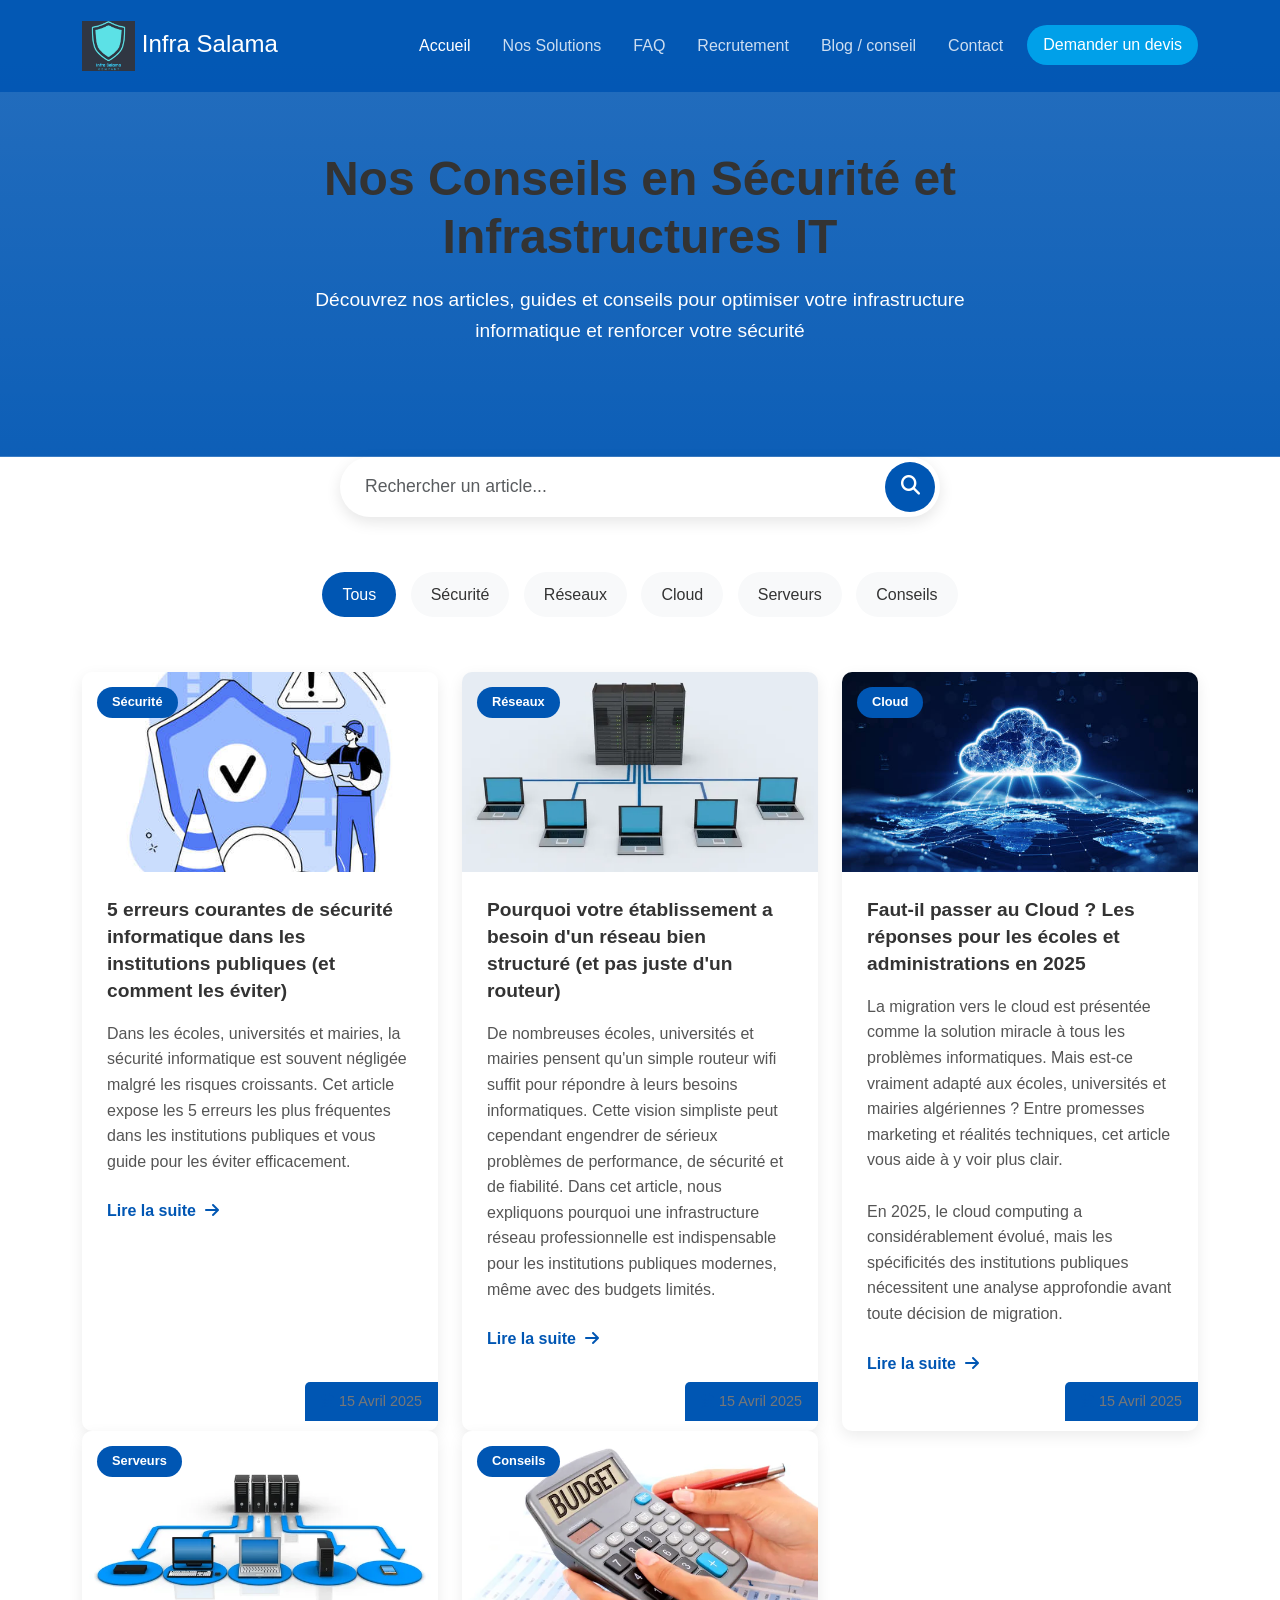
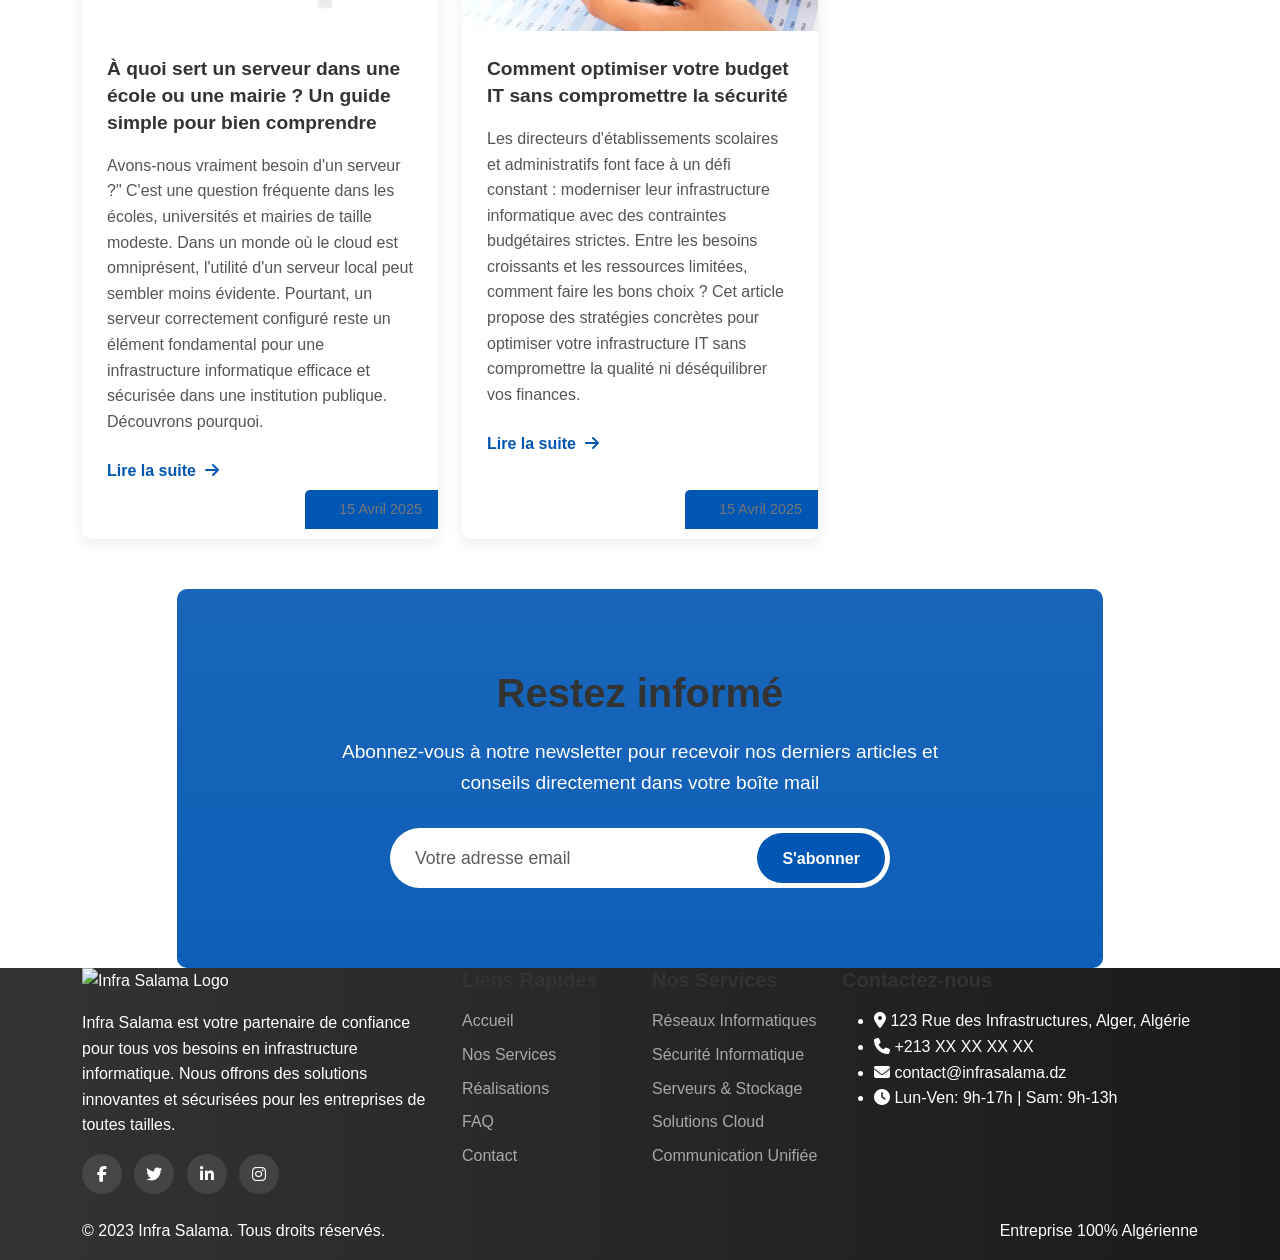
==== blog.html @ 26d5bf70 "Add files via upload" ====
<!DOCTYPE html>
<html lang="fr">
  <head>
    <meta charset="UTF-8" />
    <meta name="viewport" content="width=device-width, initial-scale=1.0" />
    <title>Blog / Conseils - Infra Salama</title>
    <meta
      name="description"
      content="Découvrez nos conseils et articles sur la sécurité informatique et les infrastructures IT"
    />

    <!-- Favicon -->
    <link rel="icon" href="img/favicon.ico" type="image/x-icon" />

    <!-- Bootstrap CSS -->
    <link
      href="https://cdn.jsdelivr.net/npm/bootstrap@5.3.0/dist/css/bootstrap.min.css"
      rel="stylesheet"
    />

    <!-- Font Awesome -->
    <link
      rel="stylesheet"
      href="https://cdnjs.cloudflare.com/ajax/libs/font-awesome/6.4.0/css/all.min.css"
    />

    <!-- AOS Animation Library -->
    <link href="https://unpkg.com/aos@2.3.1/dist/aos.css" rel="stylesheet" />

    <!-- Custom CSS -->
    <link rel="stylesheet" href="css/style.css" />

    <!-- Blog Page Specific CSS -->
    <style>
      /* Styles spécifiques à la page blog */
      .blog-banner {
        background: linear-gradient(
            rgba(0, 86, 179, 0.85),
            rgba(0, 86, 179, 0.95)
          ),
          url("/placeholder.svg?height=800&width=1200");
        background-size: cover;
        background-position: center;
        padding: 150px 0 80px;
        color: #fff;
        margin-top: 0;
        position: relative;
      }

      .blog-banner h1 {
        font-size: 3rem;
        font-weight: 700;
        margin-bottom: 20px;
      }

      .blog-banner p {
        font-size: 1.2rem;
        max-width: 700px;
        margin: 0 auto 30px;
      }

      .search-container {
        max-width: 600px;
        margin: 0 auto 50px;
        position: relative;
      }

      .search-container input {
        height: 60px;
        border-radius: 30px;
        padding-left: 25px;
        padding-right: 60px;
        font-size: 1.1rem;
        border: none;
        box-shadow: 0 5px 15px rgba(0, 0, 0, 0.1);
        width: 100%;
      }

      .search-container button {
        position: absolute;
        right: 5px;
        top: 5px;
        height: 50px;
        width: 50px;
        border-radius: 50%;
        background-color: #0056b3;
        color: #fff;
        border: none;
        font-size: 1.2rem;
        transition: all 0.3s ease;
      }

      .search-container button:hover {
        background-color: #003d7a;
      }

      .blog-card {
        background-color: #fff;
        border-radius: 10px;
        overflow: hidden;
        box-shadow: 0 5px 15px rgba(0, 0, 0, 0.08);
        transition: all 0.4s ease;
        height: 100%;
        margin-bottom: 30px;
        opacity: 0;
        transform: translateY(20px);
      }

      .blog-card.show {
        opacity: 1;
        transform: translateY(0);
      }

      .blog-card:hover {
        transform: translateY(-10px);
        box-shadow: 0 15px 30px rgba(0, 0, 0, 0.15);
      }

      .blog-img {
        position: relative;
        overflow: hidden;
        height: 200px;
      }

      .blog-img img {
        width: 100%;
        height: 100%;
        object-fit: cover;
        transition: all 0.5s ease;
      }

      .blog-card:hover .blog-img img {
        transform: scale(1.1);
      }

      .blog-category {
        position: absolute;
        top: 15px;
        left: 15px;
        background-color: #0056b3;
        color: #fff;
        padding: 5px 15px;
        border-radius: 20px;
        font-size: 0.8rem;
        font-weight: 600;
        z-index: 1;
      }

      .blog-content {
        padding: 25px;
      }

      .blog-date {
        color: #777;
        font-size: 0.9rem;
        margin-bottom: 10px;
        display: flex;
        align-items: center;
      }

      .blog-date i {
        margin-right: 5px;
        color: #0056b3;
      }

      .blog-title {
        font-size: 1.3rem;
        font-weight: 700;
        margin-bottom: 15px;
        color: #333;
        transition: all 0.3s ease;
        line-height: 1.4;
      }

      .blog-card:hover .blog-title {
        color: #0056b3;
      }

      .blog-excerpt {
        color: #555;
        margin-bottom: 20px;
        line-height: 1.6;
      }

      .blog-link {
        display: inline-block;
        color: #0056b3;
        font-weight: 600;
        position: relative;
        transition: all 0.3s ease;
        text-decoration: none;
      }

      .blog-link:after {
        content: "";
        position: absolute;
        bottom: -2px;
        left: 0;
        width: 0;
        height: 2px;
        background-color: #0056b3;
        transition: all 0.3s ease;
      }

      .blog-card:hover .blog-link:after {
        width: 100%;
      }

      .blog-link i {
        margin-left: 5px;
        transition: all 0.3s ease;
      }

      .blog-card:hover .blog-link i {
        transform: translateX(5px);
      }

      .no-results {
        text-align: center;
        padding: 50px 0;
        width: 100%;
        display: none;
      }

      .no-results i {
        font-size: 3rem;
        color: #ccc;
        margin-bottom: 20px;
      }

      .no-results h3 {
        color: #555;
        margin-bottom: 10px;
      }

      .no-results p {
        color: #777;
      }

      .newsletter-section {
        background: linear-gradient(
            rgba(0, 86, 179, 0.9),
            rgba(0, 86, 179, 0.95)
          ),
          url("/placeholder.svg?height=800&width=1200");
        background-size: cover;
        background-position: center;
        padding: 80px 0;
        color: #fff;
        border-radius: 10px;
        margin-top: 50px;
      }

      .newsletter-section h2 {
        font-size: 2.5rem;
        margin-bottom: 20px;
      }

      .newsletter-section p {
        font-size: 1.2rem;
        max-width: 700px;
        margin: 0 auto 30px;
      }

      .newsletter-form {
        max-width: 500px;
        margin: 0 auto;
        position: relative;
      }

      .newsletter-form input {
        height: 60px;
        border-radius: 30px;
        padding-left: 25px;
        padding-right: 150px;
        font-size: 1.1rem;
        border: none;
        width: 100%;
      }

      .newsletter-form button {
        position: absolute;
        right: 5px;
        top: 5px;
        height: 50px;
        padding: 0 25px;
        border-radius: 25px;
        background-color: #0056b3;
        color: #fff;
        border: none;
        font-size: 1rem;
        font-weight: 600;
        transition: all 0.3s ease;
      }

      .newsletter-form button:hover {
        background-color: #003d7a;
      }

      .categories-section {
        margin-bottom: 50px;
      }

      .category-btn {
        padding: 10px 20px;
        margin: 5px;
        border-radius: 30px;
        background-color: #f8f9fa;
        color: #333;
        border: none;
        font-weight: 500;
        transition: all 0.3s ease;
      }

      .category-btn:hover,
      .category-btn.active {
        background-color: #0056b3;
        color: #fff;
      }

      @media (max-width: 767px) {
        .blog-banner h1 {
          font-size: 2.5rem;
        }

        .blog-banner p {
          font-size: 1rem;
        }

        .search-container input {
          height: 50px;
          font-size: 1rem;
        }

        .search-container button {
          height: 40px;
          width: 40px;
          font-size: 1rem;
        }

        .newsletter-section h2 {
          font-size: 2rem;
        }

        .newsletter-section p {
          font-size: 1rem;
        }

        .newsletter-form input {
          height: 50px;
          padding-right: 120px;
          font-size: 1rem;
        }

        .newsletter-form button {
          height: 40px;
          padding: 0 15px;
          font-size: 0.9rem;
        }
      }
    </style>
  </head>

  <body>
    <!-- Header -->
    <header>
      <!-- Navigation -->
      <nav class="navbar navbar-expand-lg navbar-dark fixed-top">
        <div class="container">
          <a class="navbar-brand" href="index.html">
            <img
              src="img/logoInfraSalama.png"
              alt="Infra Salama Logo"
              height="50"
            />
            Infra Salama
          </a>
          <button
            class="navbar-toggler"
            type="button"
            data-bs-toggle="collapse"
            data-bs-target="#navbarNav"
            aria-controls="navbarNav"
            aria-expanded="false"
            aria-label="Toggle navigation"
          >
            <span class="navbar-toggler-icon"></span>
          </button>
          <div class="collapse navbar-collapse" id="navbarNav">
            <ul class="navbar-nav ms-auto">
              <li class="nav-item">
                <a class="nav-link active" href="index.html">Accueil</a>
              </li>
              <li class="nav-item">
                <a class="nav-link" href="services.html">Nos Solutions</a>
              </li>
              <!-- <li class="nav-item">
              <a class="nav-link" href="realisations.html">Réalisations</a>
            </li> -->
              <li class="nav-item">
                <a class="nav-link" href="faq.html">FAQ</a>
              </li>
              <!-- <li class="nav-item">
                        <a class="nav-link" href="blog.html">Blog</a>
                    </li>
                    <li class="nav-item">
                        <a class="nav-link" href="temoignages.html">Témoignages</a>
                    </li> -->
              <li class="nav-item">
                <a class="nav-link" href="recrutement.html">Recrutement</a>
              </li>
              <li class="nav-item">
                <a class="nav-link" href="blog.html">Blog / conseil</a>
              </li>
              <li class="nav-item">
                <a class="nav-link" href="contact.html">Contact</a>
              </li>
              <li class="nav-item">
                <a class="nav-link btn btn-primary devis-btn" href="devis.html"
                  >Demander un devis</a
                >
              </li>
            </ul>
          </div>
        </div>
      </nav>
    </header>

    <!-- Blog Banner -->
    <section class="blog-banner">
      <div class="container">
        <div class="row justify-content-center text-center">
          <div class="col-lg-10" data-aos="fade-up">
            <h1>Nos Conseils en Sécurité et Infrastructures IT</h1>
            <p>
              Découvrez nos articles, guides et conseils pour optimiser votre
              infrastructure informatique et renforcer votre sécurité
            </p>
          </div>
        </div>
      </div>
    </section>

    <!-- Blog Content Section -->
    <section class="section-padding">
      <div class="container">
        <!-- Search Bar -->
        <div class="row">
          <div class="col-lg-12">
            <div class="search-container" data-aos="fade-up">
              <input
                type="text"
                id="searchInput"
                class="form-control"
                placeholder="Rechercher un article..."
              />
              <button type="button" id="searchBtn">
                <i class="fas fa-search"></i>
              </button>
            </div>
          </div>
        </div>

        <!-- Categories -->
        <div class="row">
          <div class="col-lg-12">
            <div class="categories-section text-center" data-aos="fade-up">
              <button class="category-btn active" data-category="all">
                Tous
              </button>
              <button class="category-btn" data-category="securite">
                Sécurité
              </button>
              <button class="category-btn" data-category="reseaux">
                Réseaux
              </button>
              <button class="category-btn" data-category="cloud">Cloud</button>
              <button class="category-btn" data-category="serveurs">
                Serveurs
              </button>
              <button class="category-btn" data-category="conseils">
                Conseils
              </button>
            </div>
          </div>
        </div>

        <!-- Blog Posts -->
        <div class="row" id="blogContainer">
          <!-- Blog Post 1 -->
          <div class="col-lg-4 col-md-6 blog-item" data-category="securite">
            <div class="blog-card">
              <div class="blog-img">
                <span class="blog-category">Sécurité</span>
                <img
                  src="img/bestpractice.jpg"
                  alt="Les meilleures pratiques de cybersécurité"
                />
              </div>
              <div class="blog-content">
                <div class="blog-date">
                  <i class="far fa-calendar-alt"></i>
                  <span>15 Avril 2025</span>
                </div>
                <h3 class="blog-title">
                  5 erreurs courantes de sécurité informatique dans les
                  institutions publiques (et comment les éviter)
                </h3>
                <p class="blog-excerpt">
                  Dans les écoles, universités et mairies, la sécurité
                  informatique est souvent négligée malgré les risques
                  croissants. Cet article expose les 5 erreurs les plus
                  fréquentes dans les institutions publiques et vous guide pour
                  les éviter efficacement.
                </p>
                <a href="articles/article1.php" class="blog-link"
                  >Lire la suite <i class="fas fa-arrow-right"></i
                ></a>
              </div>
            </div>
          </div>

          <!-- Blog Post 2 -->
          <div class="col-lg-4 col-md-6 blog-item" data-category="reseaux">
            <div class="blog-card">
              <div class="blog-img">
                <span class="blog-category">Réseaux</span>
                <img
                  src="img/infrareseaumoderne.jpg"
                  alt="Optimisation des réseaux d'entreprise"
                />
              </div>
              <div class="blog-content">
                <div class="blog-date">
                  <i class="far fa-calendar-alt"></i>
                  <span>15 Avril 2025</span>
                </div>
                <h3 class="blog-title">
                  Pourquoi votre établissement a besoin d'un réseau bien
                  structuré (et pas juste d'un routeur)
                </h3>
                <p class="blog-excerpt">
                  De nombreuses écoles, universités et mairies pensent qu'un
                  simple routeur wifi suffit pour répondre à leurs besoins
                  informatiques. Cette vision simpliste peut cependant engendrer
                  de sérieux problèmes de performance, de sécurité et de
                  fiabilité. Dans cet article, nous expliquons pourquoi une
                  infrastructure réseau professionnelle est indispensable pour
                  les institutions publiques modernes, même avec des budgets
                  limités.
                </p>
                <a href="articles/article2.php" class="blog-link"
                  >Lire la suite <i class="fas fa-arrow-right"></i
                ></a>
              </div>
            </div>
          </div>

          <!-- Blog Post 3 -->
          <div class="col-lg-4 col-md-6 blog-item" data-category="cloud">
            <div class="blog-card">
              <div class="blog-img">
                <span class="blog-category">Cloud</span>
                <img
                  src="img/infracloudcomputing.jpg"
                  alt="Migration vers le cloud"
                />
              </div>
              <div class="blog-content">
                <div class="blog-date">
                  <i class="far fa-calendar-alt"></i>
                  <span>15 Avril 2025</span>
                </div>
                <h3 class="blog-title">
                  Faut-il passer au Cloud ? Les réponses pour les écoles et
                  administrations en 2025
                </h3>
                <p class="blog-excerpt">
                  La migration vers le cloud est présentée comme la solution
                  miracle à tous les problèmes informatiques. Mais est-ce
                  vraiment adapté aux écoles, universités et mairies algériennes
                  ? Entre promesses marketing et réalités techniques, cet
                  article vous aide à y voir plus clair. <br />
                  <br />

                  En 2025, le cloud computing a considérablement évolué, mais
                  les spécificités des institutions publiques nécessitent une
                  analyse approfondie avant toute décision de migration.
                </p>
                <a href="articles/article3.php" class="blog-link"
                  >Lire la suite <i class="fas fa-arrow-right"></i
                ></a>
              </div>
            </div>
          </div>

          <!-- Blog Post 4 -->
          <div class="col-lg-4 col-md-6 blog-item" data-category="serveurs">
            <div class="blog-card">
              <div class="blog-img">
                <span class="blog-category">Serveurs</span>
                <img
                  src="img/serveurpetiteinfra.jpg"
                  alt="Virtualisation des serveurs"
                />
              </div>
              <div class="blog-content">
                <div class="blog-date">
                  <i class="far fa-calendar-alt"></i>
                  <span>15 Avril 2025</span>
                </div>
                <h3 class="blog-title">
                  À quoi sert un serveur dans une école ou une mairie ? Un guide
                  simple pour bien comprendre
                </h3>
                <p class="blog-excerpt">
                  Avons-nous vraiment besoin d'un serveur ?" C'est une question
                  fréquente dans les écoles, universités et mairies de taille
                  modeste. Dans un monde où le cloud est omniprésent, l'utilité
                  d'un serveur local peut sembler moins évidente. Pourtant, un
                  serveur correctement configuré reste un élément fondamental
                  pour une infrastructure informatique efficace et sécurisée
                  dans une institution publique. Découvrons pourquoi.
                </p>
                <a href="articles/article4.php" class="blog-link"
                  >Lire la suite <i class="fas fa-arrow-right"></i
                ></a>
              </div>
            </div>
          </div>

          <!-- Blog Post 5 -->
          <div class="col-lg-4 col-md-6 blog-item" data-category="conseils">
            <div class="blog-card">
              <div class="blog-img">
                <span class="blog-category">Conseils</span>
                <img src="img/modernbudget.jpg" alt="Budget IT" />
              </div>
              <div class="blog-content">
                <div class="blog-date">
                  <i class="far fa-calendar-alt"></i>
                  <span>15 Avril 2025</span>
                </div>
                <h3 class="blog-title">
                  Comment optimiser votre budget IT sans compromettre la
                  sécurité
                </h3>
                <p class="blog-excerpt">
                  Les directeurs d'établissements scolaires et administratifs
                  font face à un défi constant : moderniser leur infrastructure
                  informatique avec des contraintes budgétaires strictes. Entre
                  les besoins croissants et les ressources limitées, comment
                  faire les bons choix ? Cet article propose des stratégies
                  concrètes pour optimiser votre infrastructure IT sans
                  compromettre la qualité ni déséquilibrer vos finances.
                </p>
                <a href="articles/article5.php" class="blog-link"
                  >Lire la suite <i class="fas fa-arrow-right"></i
                ></a>
              </div>
            </div>
          </div>

          <!-- No Results Message -->
          <div class="no-results" id="noResults">
            <i class="fas fa-search"></i>
            <h3>Aucun résultat trouvé</h3>
            <p>
              Essayez avec d'autres mots-clés ou consultez toutes nos
              catégories.
            </p>
          </div>
        </div>

        <!-- Pagination -->
        <!-- <div class="row">
        <div class="col-lg-12">
          <nav aria-label="Blog pagination" class="mt-4">
            <ul class="pagination justify-content-center">
              <li class="page-item disabled">
                <a
                  class="page-link"
                  href="#"
                  tabindex="-1"
                  aria-disabled="true">Précédent</a>
              </li>
              <li class="page-item active">
                <a class="page-link" href="#">1</a>
              </li>
              <li class="page-item"><a class="page-link" href="#">2</a></li>
              <li class="page-item"><a class="page-link" href="#">3</a></li>
              <li class="page-item">
                <a class="page-link" href="#">Suivant</a>
              </li>
            </ul>
          </nav>
        </div>
      </div> -->
      </div>
    </section>

    <!-- Newsletter Section -->
    <section class="section-padding">
      <div class="container">
        <div class="row justify-content-center">
          <div class="col-lg-10" data-aos="fade-up">
            <div class="newsletter-section">
              <div class="row justify-content-center text-center">
                <div class="col-lg-8">
                  <h2>Restez informé</h2>
                  <p>
                    Abonnez-vous à notre newsletter pour recevoir nos derniers
                    articles et conseils directement dans votre boîte mail
                  </p>
                  <div class="newsletter-form">
                    <input
                      type="email"
                      class="form-control"
                      placeholder="Votre adresse email"
                    />
                    <button type="submit">S'abonner</button>
                  </div>
                </div>
              </div>
            </div>
          </div>
        </div>
      </div>
    </section>

    <!-- Footer -->
    <footer class="footer">
      <div class="container">
        <div class="row">
          <!-- Company Info -->
          <div class="col-lg-4 col-md-6 mb-4 mb-md-0">
            <img
              src="img/logo-white.png"
              alt="Infra Salama Logo"
              class="footer-logo mb-3"
            />
            <p>
              Infra Salama est votre partenaire de confiance pour tous vos
              besoins en infrastructure informatique. Nous offrons des solutions
              innovantes et sécurisées pour les entreprises de toutes tailles.
            </p>
            <div class="social-links mt-3">
              <a href="#" class="social-link"
                ><i class="fab fa-facebook-f"></i
              ></a>
              <a href="#" class="social-link"><i class="fab fa-twitter"></i></a>
              <a href="#" class="social-link"
                ><i class="fab fa-linkedin-in"></i
              ></a>
              <a href="#" class="social-link"
                ><i class="fab fa-instagram"></i
              ></a>
            </div>
          </div>

          <!-- Quick Links -->
          <div class="col-lg-2 col-md-6 mb-4 mb-md-0">
            <h5>Liens Rapides</h5>
            <ul class="footer-links">
              <li><a href="index.html">Accueil</a></li>
              <li><a href="services.html">Nos Services</a></li>
              <li><a href="realisations.html">Réalisations</a></li>
              <li><a href="faq.html">FAQ</a></li>
              <li><a href="contact.html">Contact</a></li>
            </ul>
          </div>

          <!-- Services -->
          <div class="col-lg-2 col-md-6 mb-4 mb-md-0">
            <h5>Nos Services</h5>
            <ul class="footer-links">
              <li><a href="services.html#reseaux">Réseaux Informatiques</a></li>
              <li>
                <a href="services.html#securite">Sécurité Informatique</a>
              </li>
              <li><a href="services.html#serveurs">Serveurs & Stockage</a></li>
              <li><a href="services.html#cloud">Solutions Cloud</a></li>
              <li>
                <a href="services.html#communication">Communication Unifiée</a>
              </li>
            </ul>
          </div>

          <!-- Contact Info -->
          <div class="col-lg-4 col-md-6">
            <h5>Contactez-nous</h5>
            <ul class="contact-info">
              <li>
                <i class="fas fa-map-marker-alt"></i> 123 Rue des
                Infrastructures, Alger, Algérie
              </li>
              <li><i class="fas fa-phone"></i> +213 XX XX XX XX</li>
              <li><i class="fas fa-envelope"></i> contact@infrasalama.dz</li>
              <li>
                <i class="fas fa-clock"></i> Lun-Ven: 9h-17h | Sam: 9h-13h
              </li>
            </ul>
          </div>
        </div>

        <!-- Copyright -->
        <div class="row mt-4">
          <div class="col-md-6">
            <p class="copyright">© 2023 Infra Salama. Tous droits réservés.</p>
          </div>
          <div class="col-md-6 text-md-end">
            <p class="algerian-company">Entreprise 100% Algérienne</p>
          </div>
        </div>
      </div>
    </footer>

    <!-- Back to Top Button -->
    <a href="#" id="backToTop" class="back-to-top"
      ><i class="fas fa-arrow-up"></i
    ></a>

    <!-- Bootstrap JS Bundle with Popper -->
    <script src="https://cdn.jsdelivr.net/npm/bootstrap@5.3.0/dist/js/bootstrap.bundle.min.js"></script>

    <!-- AOS Animation Library -->
    <script src="https://unpkg.com/aos@2.3.1/dist/aos.js"></script>

    <!-- Custom JavaScript -->
    <script src="js/script.js"></script>

    <!-- Blog Page Specific JavaScript -->
    <script>
      document.addEventListener("DOMContentLoaded", function () {
        // Initialize AOS
        AOS.init({
          duration: 800,
          easing: "ease-in-out",
          once: true,
        });

        // Animate blog cards on load
        const blogCards = document.querySelectorAll(".blog-card");
        blogCards.forEach((card, index) => {
          setTimeout(() => {
            card.classList.add("show");
          }, 100 * index);
        });

        // Search functionality
        const searchInput = document.getElementById("searchInput");
        const searchBtn = document.getElementById("searchBtn");
        const blogItems = document.querySelectorAll(".blog-item");
        const noResults = document.getElementById("noResults");

        function performSearch() {
          const searchTerm = searchInput.value.toLowerCase();
          let resultsFound = false;

          blogItems.forEach((item) => {
            const title = item
              .querySelector(".blog-title")
              .textContent.toLowerCase();
            const excerpt = item
              .querySelector(".blog-excerpt")
              .textContent.toLowerCase();
            const category = item.getAttribute("data-category").toLowerCase();

            if (
              title.includes(searchTerm) ||
              excerpt.includes(searchTerm) ||
              category.includes(searchTerm)
            ) {
              item.style.display = "block";
              resultsFound = true;
            } else {
              item.style.display = "none";
            }
          });

          if (resultsFound) {
            noResults.style.display = "none";
          } else {
            noResults.style.display = "block";
          }
        }

        searchBtn.addEventListener("click", performSearch);
        searchInput.addEventListener("keyup", function (event) {
          if (event.key === "Enter") {
            performSearch();
          }
        });

        // Category filtering
        const categoryBtns = document.querySelectorAll(".category-btn");

        categoryBtns.forEach((btn) => {
          btn.addEventListener("click", function () {
            // Remove active class from all buttons
            categoryBtns.forEach((btn) => btn.classList.remove("active"));
            // Add active class to clicked button
            this.classList.add("active");

            const category = this.getAttribute("data-category");
            let resultsFound = false;

            blogItems.forEach((item) => {
              if (
                category === "all" ||
                item.getAttribute("data-category") === category
              ) {
                item.style.display = "block";
                resultsFound = true;
              } else {
                item.style.display = "none";
              }
            });

            if (resultsFound) {
              noResults.style.display = "none";
            } else {
              noResults.style.display = "block";
            }
          });
        });

        // Smooth scroll for anchor links
        document.querySelectorAll('a[href^="#"]').forEach((anchor) => {
          anchor.addEventListener("click", function (e) {
            if (this.getAttribute("href") !== "#") {
              e.preventDefault();

              const targetId = this.getAttribute("href");
              const targetElement = document.querySelector(targetId);

              if (targetElement) {
                window.scrollTo({
                  top: targetElement.offsetTop - 100,
                  behavior: "smooth",
                });
              }
            }
          });
        });
      });
    </script>
  </body>
</html>
---- css/style.css ----
/* 
* Infra Salama - Main Stylesheet
* Author: Infra Salama
* Version: 1.0
*/

/* ===== GENERAL STYLES ===== */
:root {
  --primary-color: #0056b3;
  --secondary-color: #004494;
  --accent-color: #00a0e9;
  --dark-color: #333333;
  --light-color: #f8f9fa;
  --text-color: #555555;
  --white-color: #ffffff;
  --gray-color: #6c757d;
  --light-gray-color: #e9ecef;
  --border-radius: 5px;
  --box-shadow: 0 5px 15px rgba(0, 0, 0, 0.1);
  --transition: all 0.3s ease;
}

body {
  font-family: 'Roboto', sans-serif;
  color: var(--text-color);
  line-height: 1.6;
  overflow-x: hidden;
}

h1, h2, h3, h4, h5, h6 {
  font-weight: 700;
  color: var(--dark-color);
  margin-bottom: 1rem;
}

a {
  color: var(--primary-color);
  text-decoration: none;
  transition: var(--transition);
}

a:hover {
  color: var(--secondary-color);
  text-decoration: none;
}

.section-title {
  font-size: 2.2rem;
  margin-bottom: 0.5rem;
  position: relative;
  color: var(--dark-color);
}

.section-subtitle {
  font-size: 1.1rem;
  color: var(--gray-color);
  margin-bottom: 2rem;
}

.btn {
  border-radius: var(--border-radius);
  padding: 0.6rem 1.5rem;
  font-weight: 500;
  transition: var(--transition);
}

.btn-primary {
  background-color: var(--primary-color);
  border-color: var(--primary-color);
}

.btn-primary:hover {
  background-color: var(--secondary-color);
  border-color: var(--secondary-color);
}

.btn-outline-primary {
  color: var(--primary-color);
  border-color: var(--primary-color);
}

.btn-outline-primary:hover {
  background-color: var(--primary-color);
  color: var(--white-color);
}

.bg-light {
  background-color: var(--light-color) !important;
}

/* ===== NAVIGATION ===== */
.navbar {
  background-color: rgba(0, 86, 179, 0.9);
  padding: 1rem 0;
  transition: var(--transition);
}

.navbar-brand {
  font-size: 1.5rem;
  color: var(--white-color);
}

.navbar-dark .navbar-nav .nav-link {
  color: rgba(255, 255, 255, 0.8);
  padding: 0.5rem 1rem;
  font-weight: 500;
}

.navbar-dark .navbar-nav .nav-link:hover,
.navbar-dark .navbar-nav .nav-link.active {
  color: var(--white-color);
}

.navbar-dark .navbar-toggler {
  border-color: rgba(255, 255, 255, 0.1);
}

.devis-btn {
  margin-left: 0.5rem;
  border-radius: 30px;
  padding: 0.4rem 1.2rem;
  background-color: var(--accent-color);
  border-color: var(--accent-color);
  color: var(--white-color) !important;
}

.devis-btn:hover {
  background-color: var(--white-color);
  border-color: var(--white-color);
  color: var(--primary-color) !important;
}

/* ===== HERO SECTION ===== */
.hero-section {
  position: relative;
  background: url('../img/hero-bg.jpg') no-repeat center center;
  background-size: cover;
  padding: 12rem 0 8rem;
  color: var(--white-color);
}

.hero-section .overlay {
  position: absolute;
  top: 0;
  left: 0;
  width: 100%;
  height: 100%;
  background: linear-gradient(to right, rgba(0, 86, 179, 0.9), rgba(0, 68, 148, 0.7));
}

.hero-content {
  position: relative;
  z-index: 1;
}

.hero-content h1 {
  color: var(--white-color);
  margin-bottom: 1.5rem;
}

.hero-content p {
  margin-bottom: 2rem;
  font-size: 1.1rem;
}

.hero-btns .btn {
  margin-bottom: 0.5rem;
}

.hero-image {
  position: relative;
  z-index: 1;
}

/* ===== PAGE HEADER ===== */
.page-header {
  position: relative;
  background: url('../img/page-header-bg.jpg') no-repeat center center;
  background-size: cover;
  padding: 8rem 0 4rem;
  text-align: center;
  color: var(--white-color);
}

.page-header .overlay {
  position: absolute;
  top: 0;
  left: 0;
  width: 100%;
  height: 100%;
  background: linear-gradient(to right, rgba(0, 86, 179, 0.9), rgba(0, 68, 148, 0.7));
}

.page-title {
  position: relative;
  color: var(--white-color);
  font-size: 2.5rem;
  margin-bottom: 1rem;
}

.breadcrumb {
  position: relative;
  background: transparent;
  justify-content: center;
}

.breadcrumb-item a {
  color: rgba(255, 255, 255, 0.8);
}

.breadcrumb-item.active {
  color: var(--white-color);
}

.breadcrumb-item + .breadcrumb-item::before {
  color: rgba(255, 255, 255, 0.5);
}

/* ===== ABOUT SECTION ===== */
.about-section {
  padding: 5rem 0;
}

.about-content {
  padding: 1rem;
}

.about-values {
  display: flex;
  flex-wrap: wrap;
  margin-top: 2rem;
}

.value-item {
  flex: 1 0 33.333%;
  text-align: center;
  padding: 1rem;
}

.value-item i {
  font-size: 2rem;
  color: var(--primary-color);
  margin-bottom: 1rem;
}

.value-item h5 {
  font-size: 1.1rem;
  margin-bottom: 0;
}

/* ===== SERVICES SECTION ===== */
.services-section {
  padding: 5rem 0;
}

.service-card {
  background-color: var(--white-color);
  border-radius: var(--border-radius);
  padding: 2rem;
  height: 100%;
  box-shadow: var(--box-shadow);
  transition: var(--transition);
  text-align: center;
}

.service-card:hover {
  transform: translateY(-10px);
}

.service-icon {
  font-size: 2.5rem;
  color: var(--primary-color);
  margin-bottom: 1.5rem;
}

.service-card h3 {
  font-size: 1.3rem;
  margin-bottom: 1rem;
}

.service-card p {
  margin-bottom: 1.5rem;
}

/* ===== DETAILED SERVICES ===== */
.service-detail {
  margin-bottom: 4rem;
}

.service-content {
  padding: 1rem;
}

.service-features {
  list-style: none;
  padding-left: 0;
  margin-top: 1.5rem;
}

.service-features li {
  margin-bottom: 0.5rem;
}

.service-features li i {
  color: var(--primary-color);
  margin-right: 0.5rem;
}

/* ===== EQUIPMENT SECTION ===== */
.equipment-card {
  background-color: var(--white-color);
  border-radius: var(--border-radius);
  padding: 2rem;
  height: 100%;
  box-shadow: var(--box-shadow);
  text-align: center;
}

.equipment-logo {
  height: 80px;
  display: flex;
  align-items: center;
  justify-content: center;
  margin-bottom: 1.5rem;
}

.equipment-logo img {
  max-height: 100%;
  max-width: 100%;
}

.equipment-card h3 {
  font-size: 1.3rem;
  margin-bottom: 1rem;
}

.equipment-list {
  list-style: none;
  padding-left: 0;
  text-align: left;
  margin-top: 1.5rem;
}

.equipment-list li {
  padding: 0.5rem 0;
  border-bottom: 1px solid var(--light-gray-color);
}

.equipment-list li:last-child {
  border-bottom: none;
}

/* ===== CTA SECTION ===== */
.cta-section {
  background: linear-gradient(to right, var(--primary-color), var(--secondary-color));
  color: var(--white-color);
}

/* ===== TESTIMONIALS SECTION ===== */
.testimonials-section {
  padding: 5rem 0;
}

.testimonial-card {
  background-color: var(--white-color);
  border-radius: var(--border-radius);
  padding: 2rem;
  height: 100%;
  box-shadow: var(--box-shadow);
}

.testimonial-content {
  font-style: italic;
  margin-bottom: 1.5rem;
}

.testimonial-author {
  display: flex;
  align-items: center;
}

.testimonial-img {
  width: 60px;
  height: 60px;
  border-radius: 50%;
  margin-right: 1rem;
  object-fit: cover;
}

.author-info h5 {
  margin-bottom: 0.2rem;
  font-size: 1.1rem;
}

.author-info p {
  margin-bottom: 0;
  color: var(--gray-color);
  font-size: 0.9rem;
}

/* ===== BLOG SECTION ===== */
.blog-section {
  padding: 5rem 0;
}

.blog-card {
  background-color: var(--white-color);
  border-radius: var(--border-radius);
  overflow: hidden;
  box-shadow: var(--box-shadow);
  height: 100%;
}

.blog-img {
  position: relative;
}

.blog-img img {
  width: 100%;
  height: 200px;
  object-fit: cover;
}

.blog-date {
  position: absolute;
  bottom: 0;
  right: 0;
  background-color: var(--primary-color);
  color: var(--white-color);
  padding: 0.5rem 1rem;
  font-size: 0.8rem;
  border-top-left-radius: var(--border-radius);
}

.blog-content {
  padding: 1.5rem;
}

.blog-content h3 {
  font-size: 1.2rem;
  margin-bottom: 1rem;
}

.blog-content p {
  margin-bottom: 1.5rem;
}

/* ===== PARTNERS SECTION ===== */
.partners-section {
  padding: 5rem 0;
}

.partner-logo {
  display: flex;
  align-items: center;
  justify-content: center;
  height: 100px;
  padding: 1rem;
  background-color: var(--white-color);
  border-radius: var(--border-radius);
  box-shadow: var(--box-shadow);
}

.partner-logo img {
  max-height: 80%;
  max-width: 80%;
  filter: grayscale(100%);
  transition: var(--transition);
}

.partner-logo:hover img {
  filter: grayscale(0%);
}

/* ===== CONTACT INFO ===== */
.contact-card {
  background-color: var(--white-color);
  border-radius: var(--border-radius);
  padding: 2rem;
  height: 100%;
  box-shadow: var(--box-shadow);
  text-align: center;
}

.contact-icon {
  font-size: 2.5rem;
  color: var(--primary-color);
  margin-bottom: 1.5rem;
}

.contact-card h3 {
  font-size: 1.3rem;
  margin-bottom: 1rem;
}

/* ===== CONTACT FORM ===== */
.contact-form-wrapper {
  background-color: var(--white-color);
  border-radius: var(--border-radius);
  padding: 2rem;
  box-shadow: var(--box-shadow);
}

.map-wrapper {
  background-color: var(--white-color);
  border-radius: var(--border-radius);
  padding: 2rem;
  box-shadow: var(--box-shadow);
}

.map-container {
  height: 400px;
  border-radius: var(--border-radius);
  overflow: hidden;
}

/* ===== QUOTE FORM ===== */
.quote-form-wrapper {
  background-color: var(--white-color);
  border-radius: var(--border-radius);
  padding: 2rem;
  box-shadow: var(--box-shadow);
}

.card-header {
  background-color: var(--primary-color);
  color: var(--white-color);
  border-radius: var(--border-radius) var(--border-radius) 0 0 !important;
}

/* ===== PROCESS SECTION ===== */
.process-card {
  background-color: var(--white-color);
  border-radius: var(--border-radius);
  padding: 2rem;
  height: 100%;
  box-shadow: var(--box-shadow);
  text-align: center;
}

.process-icon {
  position: relative;
  font-size: 2.5rem;
  color: var(--primary-color);
  margin-bottom: 1.5rem;
  display: inline-block;
}

.process-number {
  position: absolute;
  top: -10px;
  right: -10px;
  width: 30px;
  height: 30px;
  background-color: var(--accent-color);
  color: var(--white-color);
  border-radius: 50%;
  font-size: 1rem;
  display: flex;
  align-items: center;
  justify-content: center;
  font-weight: bold;
}

.process-card h3 {
  font-size: 1.3rem;
  margin-bottom: 1rem;
}

/* ===== FAQ SECTION ===== */
.faq-section {
  padding: 5rem 0;
}

.accordion-button:not(.collapsed) {
  background-color: rgba(0, 86, 179, 0.1);
  color: var(--primary-color);
}

.accordion-button:focus {
  box-shadow: none;
  border-color: rgba(0, 86, 179, 0.1);
}

/* ===== FOOTER ===== */
.footer {
  background: linear-gradient(to right, var(--dark-color), #1a1a1a);
  color: var(--white-color);
}

.footer-links {
  list-style: none;
  padding-left: 0;
}

.footer-links li {
  margin-bottom: 0.5rem;
}

.footer-links a {
  color: rgba(255, 255, 255, 0.6);
  transition: var(--transition);
}

.footer-links a:hover {
  color: var(--white-color);
  padding-left: 5px;
}

.footer-contact {
  list-style: none;
  padding-left: 0;
}

.footer-contact li {
  margin-bottom: 1rem;
  color: rgba(255, 255, 255, 0.6);
}

.footer-contact li i {
  margin-right: 0.5rem;
  color: var(--primary-color);
}

.social-links {
  margin-top: 1.5rem;
}

.social-link {
  display: inline-flex;
  align-items: center;
  justify-content: center;
  width: 40px;
  height: 40px;
  background-color: rgba(255, 255, 255, 0.1);
  border-radius: 50%;
  color: var(--white-color);
  margin-right: 0.5rem;
  transition: var(--transition);
}

.social-link:hover {
  background-color: var(--primary-color);
  color: var(--white-color);
}

.newsletter {
  margin-top: 1.5rem;
}

.newsletter-form .input-group {
  margin-top: 1rem;
}

.footer-divider {
  border-top: 1px solid rgba(255, 255, 255, 0.1);
  margin: 2rem 0;
}

/* ===== BACK TO TOP ===== */
.back-to-top {
  position: fixed;
  bottom: 20px;
  right: 20px;
  width: 40px;
  height: 40px;
  background-color: var(--primary-color);
  color: var(--white-color);
  border-radius: 50%;
  display: flex;
  align-items: center;
  justify-content: center;
  opacity: 0;
  visibility: hidden;
  transition: var(--transition);
  z-index: 999;
}

.back-to-top.active {
  opacity: 1;
  visibility: visible;
}

.back-to-top:hover {
  background-color: var(--secondary-color);
  color: var(--white-color);
}

/* ===== RESPONSIVE STYLES ===== */
@media (max-width: 991.98px) {
  .navbar {
    padding: 0.5rem 0;
  }
  
  .navbar-collapse {
    background-color: var(--primary-color);
    padding: 1rem;
    border-radius: 0 0 var(--border-radius) var(--border-radius);
  }
  
  .devis-btn {
    margin-top: 0.5rem;
    margin-left: 0;
    display: inline-block;
  }
  
  .hero-section {
    padding: 10rem 0 6rem;
    text-align: center;
  }
  
  .hero-content {
    margin-bottom: 3rem;
  }
  
  .about-image {
    margin-bottom: 2rem;
  }
  
  .value-item {
    flex: 1 0 100%;
  }
}

@media (max-width: 767.98px) {
  .section-title {
    font-size: 1.8rem;
  }
  
  .hero-section {
    padding: 8rem 0 4rem;
  }
  
  .page-header {
    padding: 6rem 0 3rem;
  }
  
  .page-title {
    font-size: 2rem;
  }
  
  .service-card, .testimonial-card, .blog-card, .contact-card, .process-card {
    margin-bottom: 1.5rem;
  }
  
  .cta-section {
    text-align: center;
  }
  
  .cta-section .btn {
    margin-top: 1rem;
  }
}

@media (max-width: 575.98px) {
  .section-title {
    font-size: 1.5rem;
  }
  
  .hero-content h1 {
    font-size: 2rem;
  }
  
  .page-title {
    font-size: 1.8rem;
  }
  
  .hero-btns .btn {
    display: block;
    width: 100%;
    margin-right: 0;
  }
  
  .hero-btns .btn:first-child {
    margin-bottom: 1rem;
  }
}
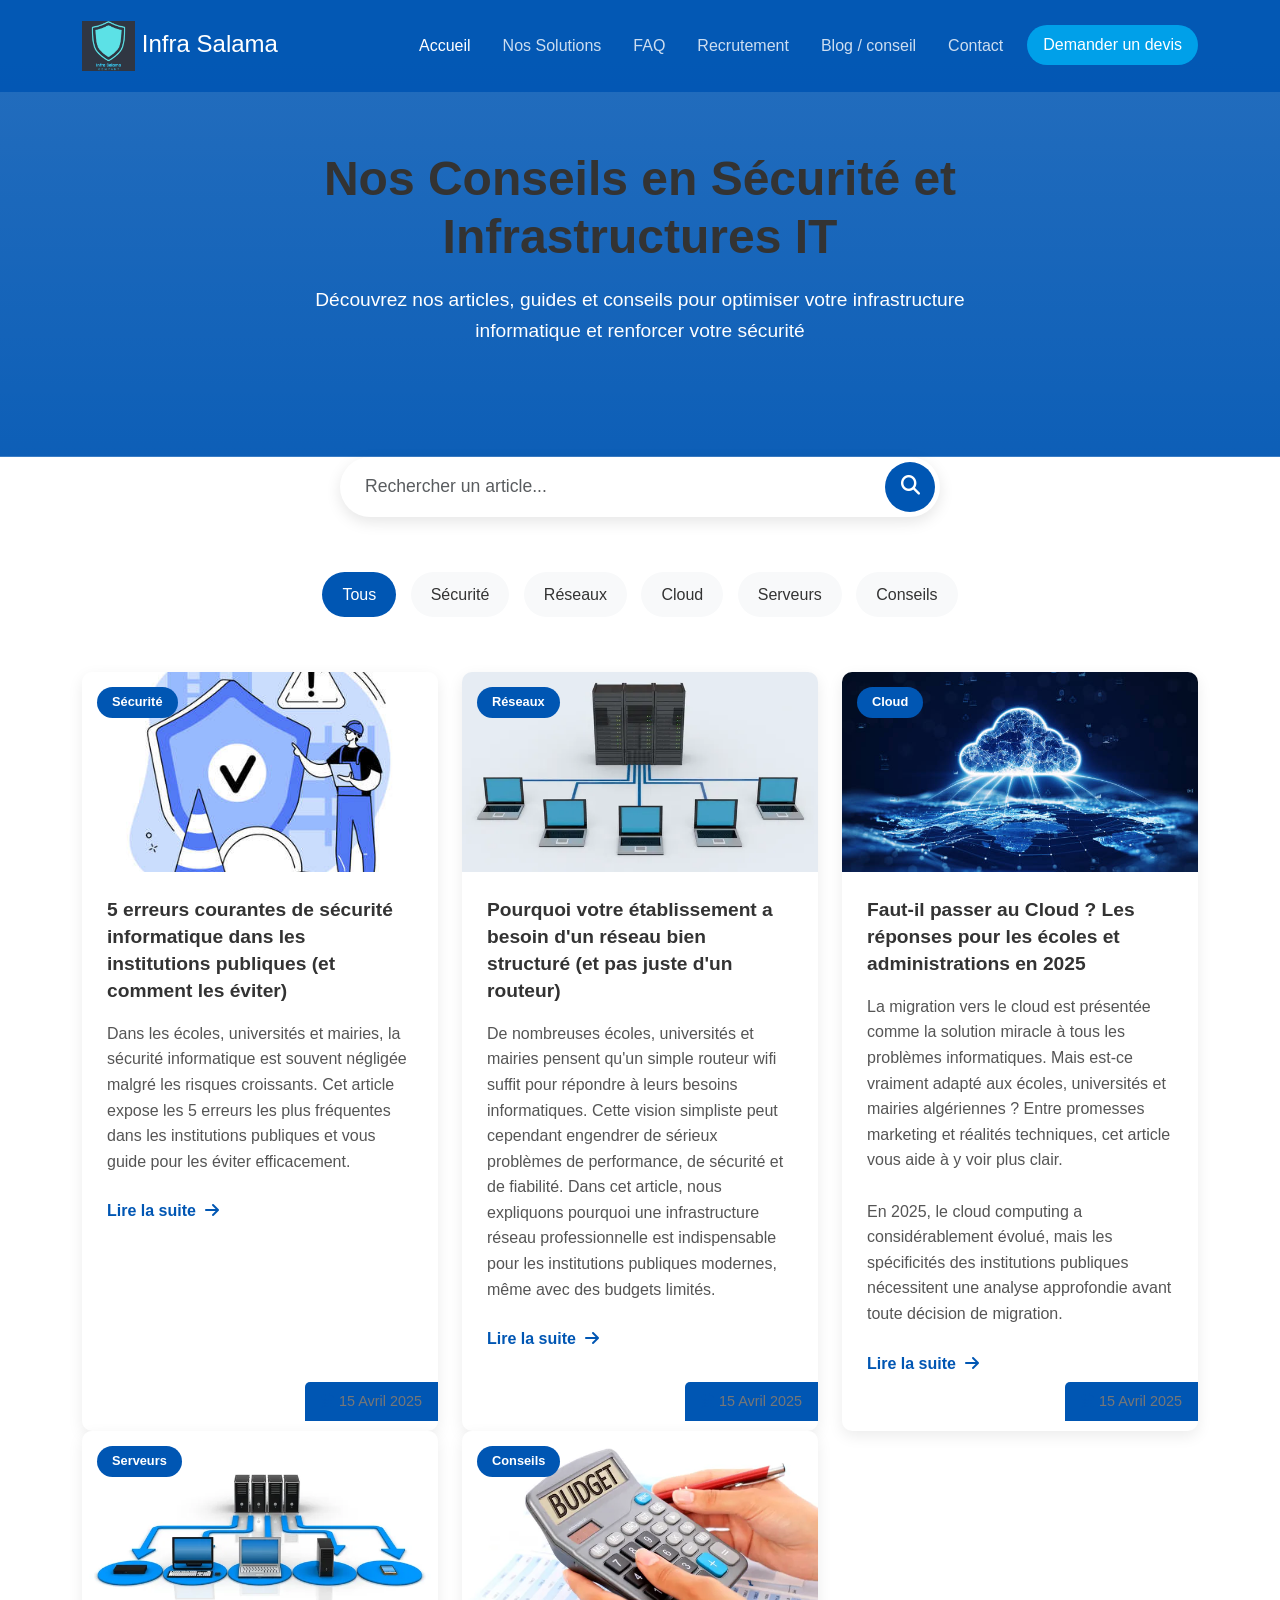
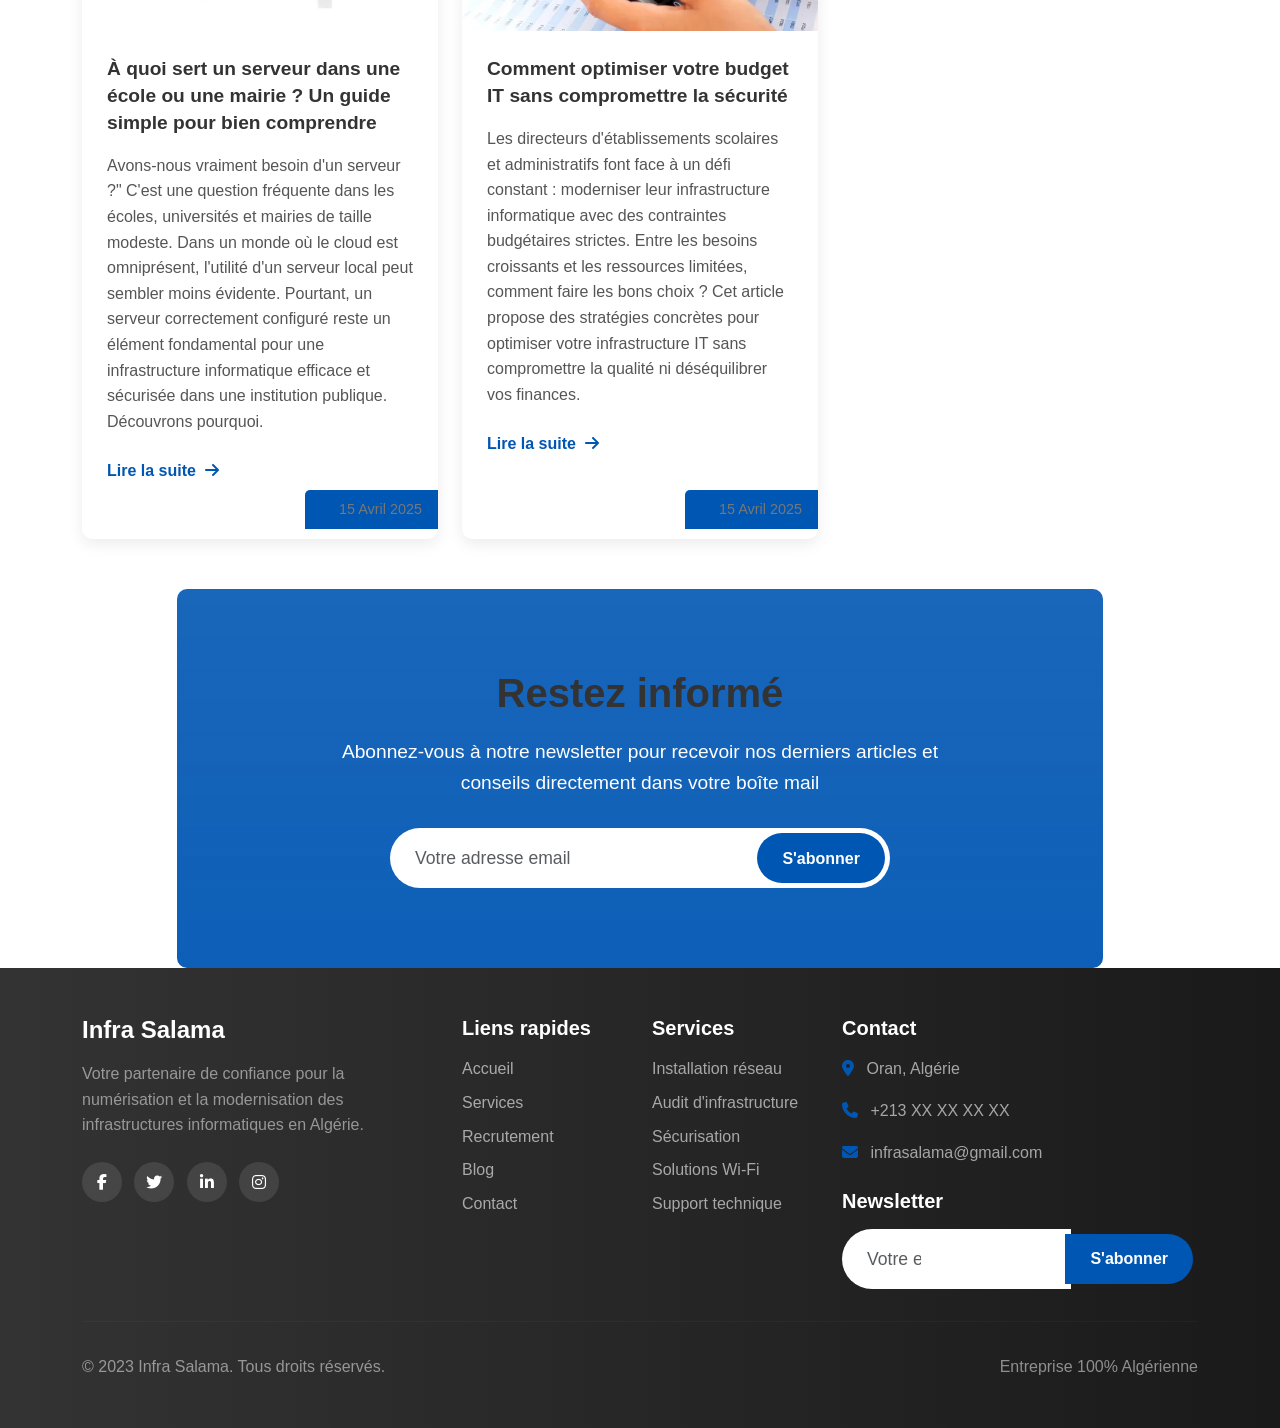
==== commit 4f1cd3f3: "Add files via upload" ====
--- a/blog.html
+++ b/blog.html
@@ -3,10 +3,36 @@
   <head>
     <meta charset="UTF-8" />
     <meta name="viewport" content="width=device-width, initial-scale=1.0" />
-    <title>Blog / Conseils - Infra Salama</title>
+    <title>
+      Blog Infra Salama | Réseaux & cybersécurité pour écoles et mairies
+    </title>
     <meta
       name="description"
-      content="Découvrez nos conseils et articles sur la sécurité informatique et les infrastructures IT"
+      content="Conseils pratiques : VLAN, Wi-Fi scolaire, firewall pfSense, sauvegardes et bonnes pratiques IT pour le secteur éducatif et municipal."
+    />
+    <link rel="canonical" href="https://infrasalama.com/blog.html" />
+
+    <meta property="og:title" content="Blog Infra Salama" />
+    <meta
+      property="og:description"
+      content="Articles et guides pour sécuriser et moderniser vos infrastructures."
+    />
+    <meta property="og:type" content="blog" />
+    <meta property="og:url" content="https://infrasalama.com/blog.html" />
+    <meta
+      property="og:image"
+      content="https://infrasalama.com/img/og-blog.jpg"
+    />
+
+    <meta name="twitter:card" content="summary_large_image" />
+    <meta name="twitter:title" content="Blog Infra Salama" />
+    <meta
+      name="twitter:description"
+      content="VLAN, Wi-Fi, pfSense, sauvegardes : nos meilleurs conseils."
+    />
+    <meta
+      name="twitter:image"
+      content="https://infrasalama.com/img/og-blog.jpg"
     />
 
     <!-- Favicon -->
@@ -513,7 +539,7 @@
                   fréquentes dans les institutions publiques et vous guide pour
                   les éviter efficacement.
                 </p>
-                <a href="articles/article1.php" class="blog-link"
+                <a href="articles/article1.html" class="blog-link"
                   >Lire la suite <i class="fas fa-arrow-right"></i
                 ></a>
               </div>
@@ -549,7 +575,7 @@
                   les institutions publiques modernes, même avec des budgets
                   limités.
                 </p>
-                <a href="articles/article2.php" class="blog-link"
+                <a href="articles/article2.html" class="blog-link"
                   >Lire la suite <i class="fas fa-arrow-right"></i
                 ></a>
               </div>
@@ -587,7 +613,7 @@
                   les spécificités des institutions publiques nécessitent une
                   analyse approfondie avant toute décision de migration.
                 </p>
-                <a href="articles/article3.php" class="blog-link"
+                <a href="articles/article3.html" class="blog-link"
                   >Lire la suite <i class="fas fa-arrow-right"></i
                 ></a>
               </div>
@@ -622,7 +648,7 @@
                   pour une infrastructure informatique efficace et sécurisée
                   dans une institution publique. Découvrons pourquoi.
                 </p>
-                <a href="articles/article4.php" class="blog-link"
+                <a href="articles/article4.html" class="blog-link"
                   >Lire la suite <i class="fas fa-arrow-right"></i
                 ></a>
               </div>
@@ -654,7 +680,7 @@
                   concrètes pour optimiser votre infrastructure IT sans
                   compromettre la qualité ni déséquilibrer vos finances.
                 </p>
-                <a href="articles/article5.php" class="blog-link"
+                <a href="articles/article5.html" class="blog-link"
                   >Lire la suite <i class="fas fa-arrow-right"></i
                 ></a>
               </div>
@@ -729,26 +755,24 @@
     </section>
 
     <!-- Footer -->
-    <footer class="footer">
+    <footer class="footer py-5">
       <div class="container">
         <div class="row">
-          <!-- Company Info -->
-          <div class="col-lg-4 col-md-6 mb-4 mb-md-0">
-            <img
-              src="img/logo-white.png"
-              alt="Infra Salama Logo"
-              class="footer-logo mb-3"
-            />
-            <p>
-              Infra Salama est votre partenaire de confiance pour tous vos
-              besoins en infrastructure informatique. Nous offrons des solutions
-              innovantes et sécurisées pour les entreprises de toutes tailles.
+          <div class="col-lg-4 mb-4 mb-lg-0">
+            <h4 class="text-white">Infra Salama</h4>
+            <p class="text-white-50">
+              Votre partenaire de confiance pour la numérisation et la
+              modernisation des infrastructures informatiques en Algérie.
             </p>
-            <div class="social-links mt-3">
-              <a href="#" class="social-link"
+            <div class="social-links">
+              <a
+                href="https://www.facebook.com/profile.php?id=61575242497657"
+                class="social-link"
                 ><i class="fab fa-facebook-f"></i
               ></a>
-              <a href="#" class="social-link"><i class="fab fa-twitter"></i></a>
+              <a href="https://x.com/InfraSalama" class="social-link"
+                ><i class="fab fa-twitter"></i
+              ></a>
               <a href="#" class="social-link"
                 ><i class="fab fa-linkedin-in"></i
               ></a>
@@ -757,66 +781,69 @@
               ></a>
             </div>
           </div>
-
-          <!-- Quick Links -->
-          <div class="col-lg-2 col-md-6 mb-4 mb-md-0">
-            <h5>Liens Rapides</h5>
+          <div class="col-lg-2 col-md-4 mb-4 mb-md-0">
+            <h5 class="text-white">Liens rapides</h5>
             <ul class="footer-links">
               <li><a href="index.html">Accueil</a></li>
-              <li><a href="services.html">Nos Services</a></li>
-              <li><a href="realisations.html">Réalisations</a></li>
-              <li><a href="faq.html">FAQ</a></li>
+              <li><a href="services.html">Services</a></li>
+              <li>
+                <a href="recrutement.html">Recrutement</a>
+              </li>
+              <li><a href="blog.html">Blog</a></li>
               <li><a href="contact.html">Contact</a></li>
             </ul>
           </div>
-
-          <!-- Services -->
-          <div class="col-lg-2 col-md-6 mb-4 mb-md-0">
-            <h5>Nos Services</h5>
+          <div class="col-lg-2 col-md-4 mb-4 mb-md-0">
+            <h5 class="text-white">Services</h5>
             <ul class="footer-links">
-              <li><a href="services.html#reseaux">Réseaux Informatiques</a></li>
-              <li>
-                <a href="services.html#securite">Sécurité Informatique</a>
-              </li>
-              <li><a href="services.html#serveurs">Serveurs & Stockage</a></li>
-              <li><a href="services.html#cloud">Solutions Cloud</a></li>
-              <li>
-                <a href="services.html#communication">Communication Unifiée</a>
-              </li>
+              <li><a href="services.html">Installation réseau</a></li>
+              <li><a href="services.html">Audit d'infrastructure</a></li>
+              <li><a href="services.html">Sécurisation</a></li>
+              <li><a href="services.html">Solutions Wi-Fi</a></li>
+              <li><a href="services.html">Support technique</a></li>
             </ul>
           </div>
-
-          <!-- Contact Info -->
-          <div class="col-lg-4 col-md-6">
-            <h5>Contactez-nous</h5>
-            <ul class="contact-info">
-              <li>
-                <i class="fas fa-map-marker-alt"></i> 123 Rue des
-                Infrastructures, Alger, Algérie
-              </li>
+          <div class="col-lg-4 col-md-4">
+            <h5 class="text-white">Contact</h5>
+            <ul class="footer-contact">
+              <li><i class="fas fa-map-marker-alt"></i> Oran, Algérie</li>
               <li><i class="fas fa-phone"></i> +213 XX XX XX XX</li>
-              <li><i class="fas fa-envelope"></i> contact@infrasalama.dz</li>
-              <li>
-                <i class="fas fa-clock"></i> Lun-Ven: 9h-17h | Sam: 9h-13h
-              </li>
+              <li><i class="fas fa-envelope"></i> infrasalama@gmail.com</li>
             </ul>
+            <div class="newsletter">
+              <h5 class="text-white">Newsletter</h5>
+              <form class="newsletter-form">
+                <div class="input-group">
+                  <input
+                    type="email"
+                    class="form-control"
+                    placeholder="Votre email"
+                    required
+                  />
+                  <button class="btn btn-primary" type="submit">
+                    S'abonner
+                  </button>
+                </div>
+              </form>
+            </div>
           </div>
         </div>
-
-        <!-- Copyright -->
-        <div class="row mt-4">
-          <div class="col-md-6">
-            <p class="copyright">© 2023 Infra Salama. Tous droits réservés.</p>
-          </div>
-          <div class="col-md-6 text-md-end">
-            <p class="algerian-company">Entreprise 100% Algérienne</p>
+        <hr class="footer-divider" />
+        <div class="row">
+          <div class="col-md-6 text-center text-md-start">
+            <p class="mb-0 text-white-50">
+              &copy; 2023 Infra Salama. Tous droits réservés.
+            </p>
+          </div>
+          <div class="col-md-6 text-center text-md-end">
+            <p class="mb-0 text-white-50">Entreprise 100% Algérienne</p>
           </div>
         </div>
       </div>
     </footer>
 
     <!-- Back to Top Button -->
-    <a href="#" id="backToTop" class="back-to-top"
+    <a href="#" class="back-to-top" id="backToTop"
       ><i class="fas fa-arrow-up"></i
     ></a>
 
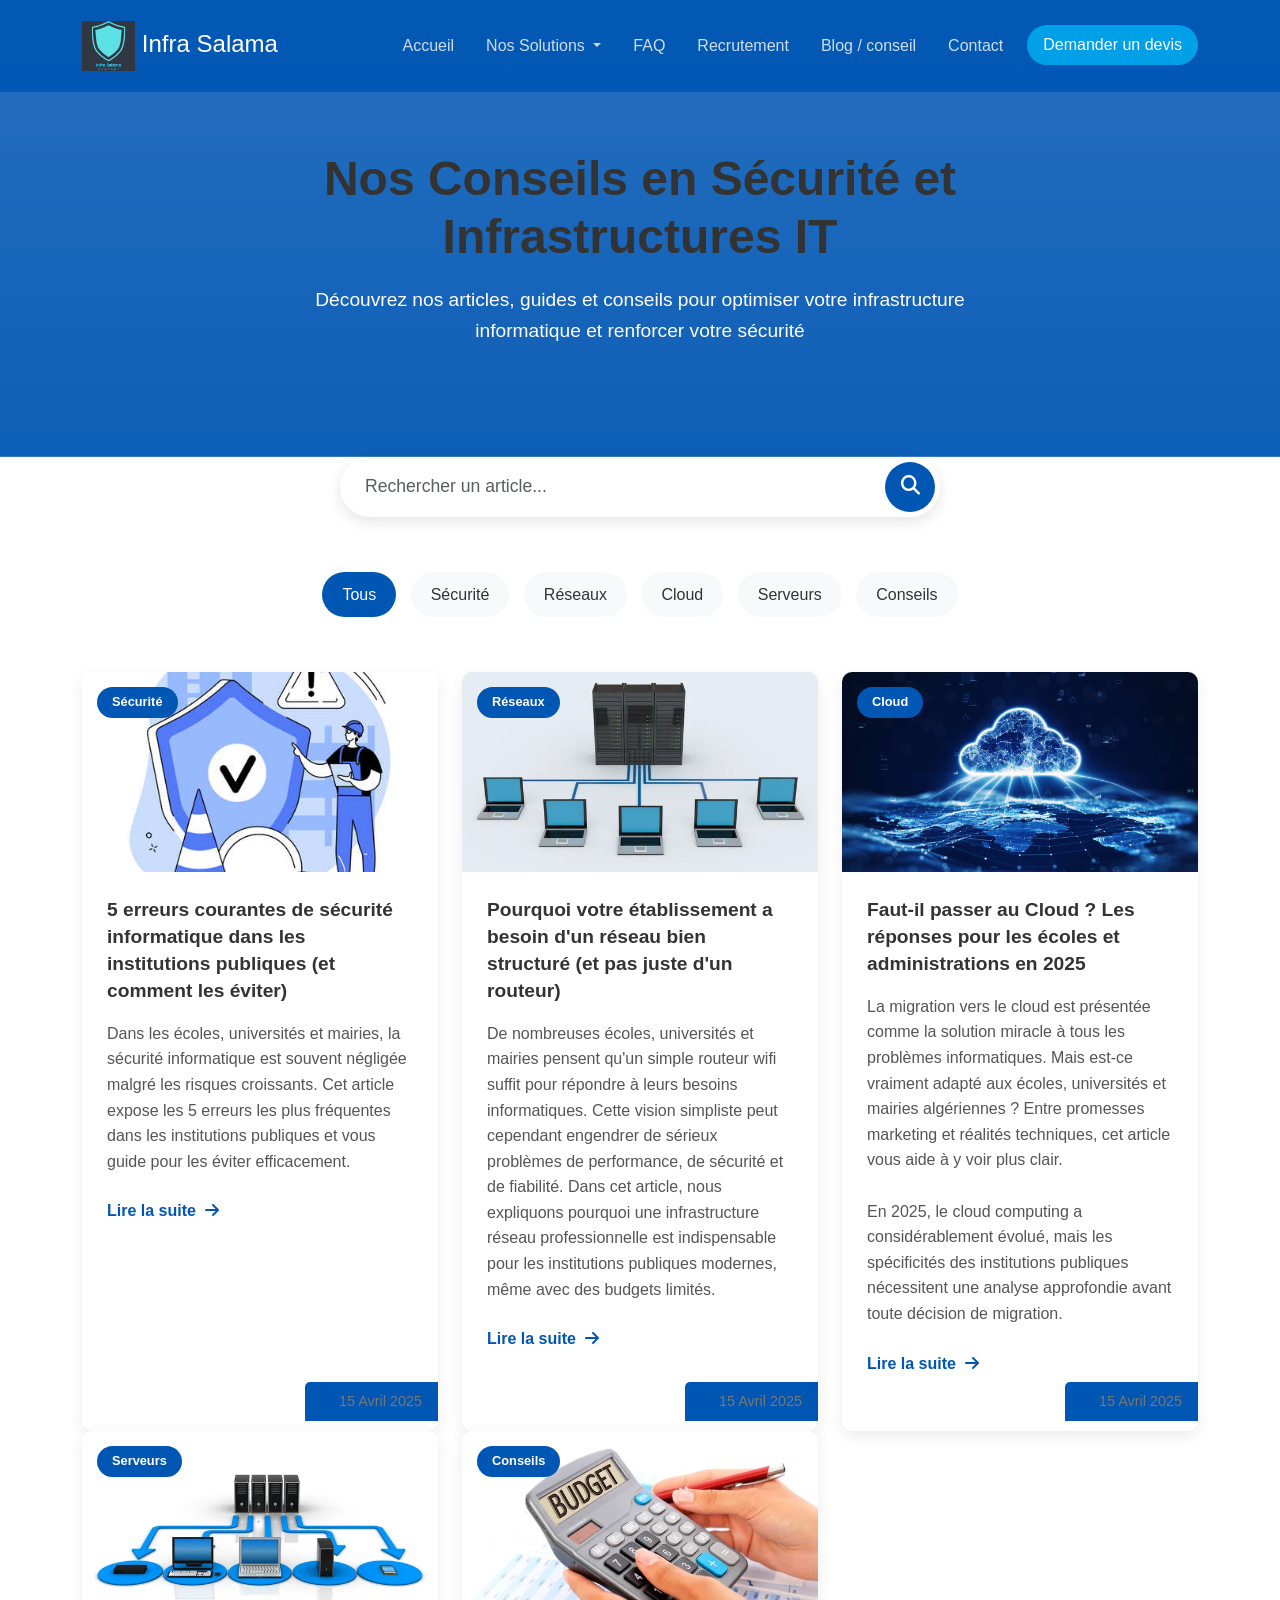
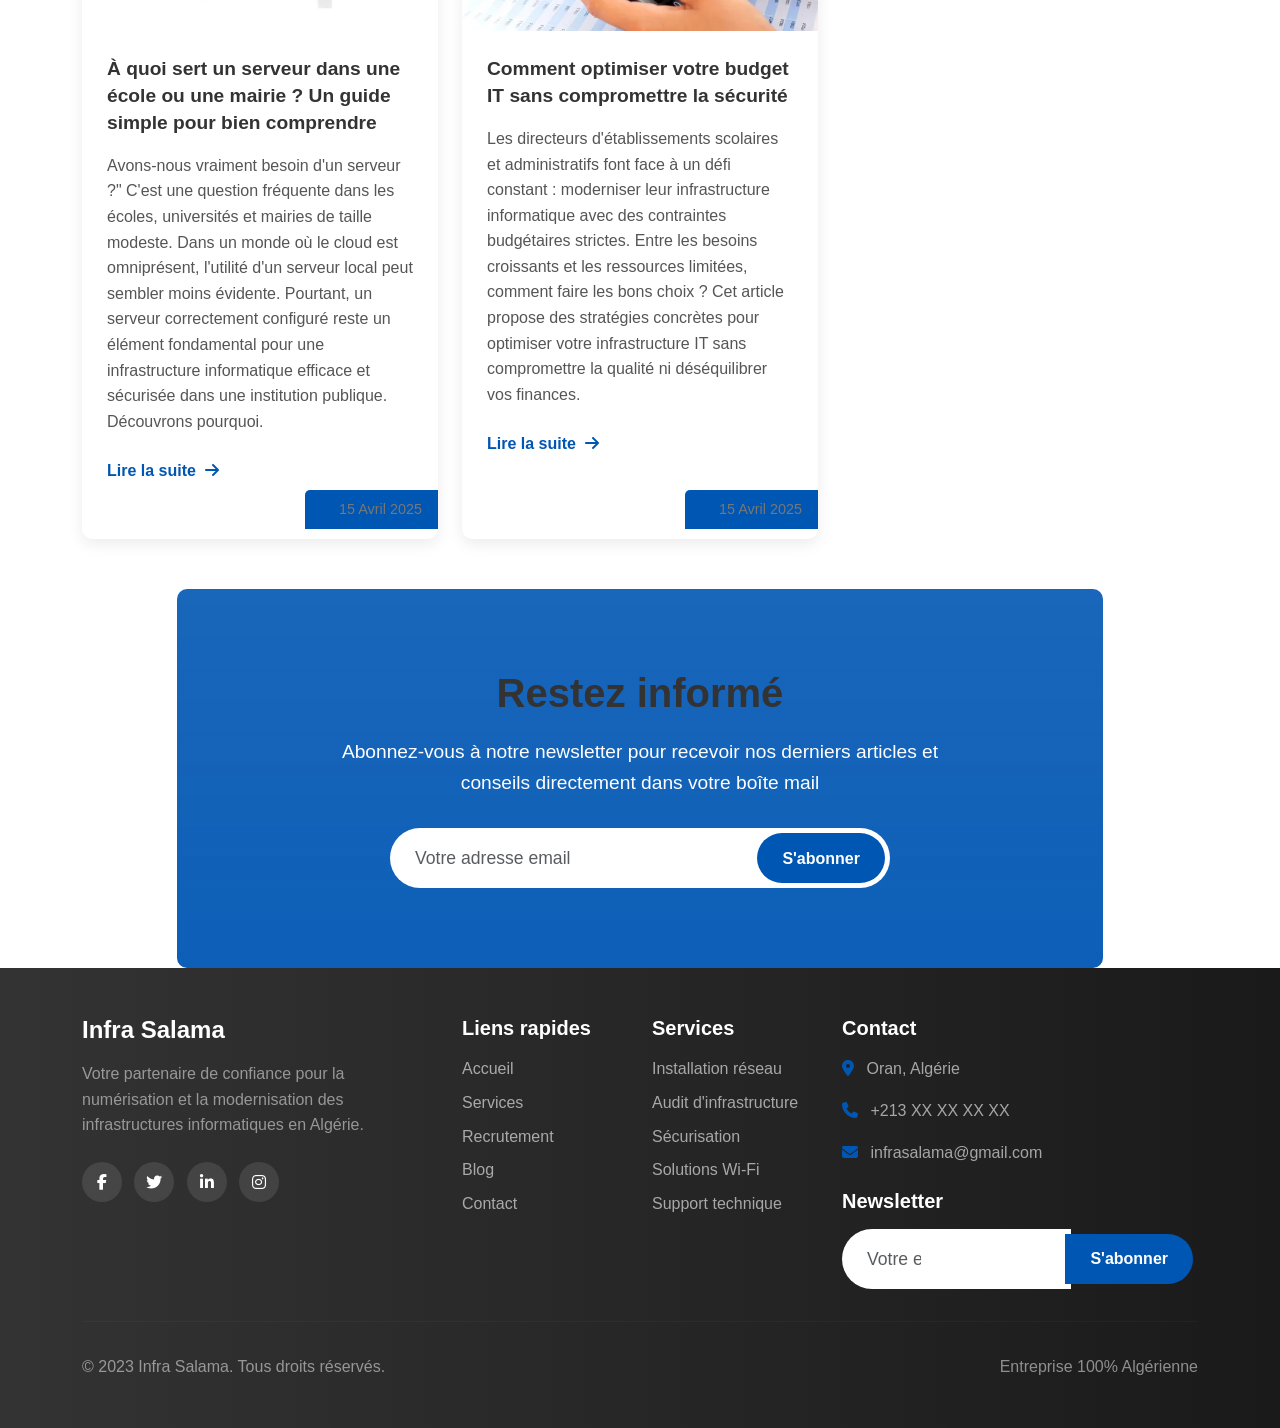
==== commit 0174c429: "ajout d'edupilot et restructuration du menu solutions" ====
--- a/blog.html
+++ b/blog.html
@@ -390,7 +390,7 @@
   <body>
     <!-- Header -->
     <header>
-      <!-- Navigation -->
+      <!-- Navigation avec sous-menu Solutions -->
       <nav class="navbar navbar-expand-lg navbar-dark fixed-top">
         <div class="container">
           <a class="navbar-brand" href="index.html">
@@ -415,23 +415,39 @@
           <div class="collapse navbar-collapse" id="navbarNav">
             <ul class="navbar-nav ms-auto">
               <li class="nav-item">
-                <a class="nav-link active" href="index.html">Accueil</a>
-              </li>
-              <li class="nav-item">
-                <a class="nav-link" href="services.html">Nos Solutions</a>
-              </li>
-              <!-- <li class="nav-item">
-              <a class="nav-link" href="realisations.html">Réalisations</a>
-            </li> -->
+                <a class="nav-link" href="index.html">Accueil</a>
+              </li>
+
+              <!-- NOUVEAU: Menu déroulant Nos Solutions -->
+              <li class="nav-item dropdown">
+                <a
+                  class="nav-link dropdown-toggle"
+                  href="#"
+                  id="navbarSolutions"
+                  role="button"
+                  data-bs-toggle="dropdown"
+                  aria-expanded="false"
+                >
+                  Nos Solutions
+                </a>
+                <ul class="dropdown-menu" aria-labelledby="navbarSolutions">
+                  <li>
+                    <a class="dropdown-item" href="infrastructure.html">
+                      <i class="fas fa-network-wired me-2"></i>Infrastructure IT
+                    </a>
+                  </li>
+                  <li><hr class="dropdown-divider" /></li>
+                  <li>
+                    <a class="dropdown-item" href="edupilot.html">
+                      <i class="fas fa-graduation-cap me-2"></i>EduPilot
+                    </a>
+                  </li>
+                </ul>
+              </li>
+
               <li class="nav-item">
                 <a class="nav-link" href="faq.html">FAQ</a>
               </li>
-              <!-- <li class="nav-item">
-                        <a class="nav-link" href="blog.html">Blog</a>
-                    </li>
-                    <li class="nav-item">
-                        <a class="nav-link" href="temoignages.html">Témoignages</a>
-                    </li> -->
               <li class="nav-item">
                 <a class="nav-link" href="recrutement.html">Recrutement</a>
               </li>
@@ -442,9 +458,9 @@
                 <a class="nav-link" href="contact.html">Contact</a>
               </li>
               <li class="nav-item">
-                <a class="nav-link btn btn-primary devis-btn" href="devis.html"
-                  >Demander un devis</a
-                >
+                <a class="nav-link btn btn-primary devis-btn" href="devis.html">
+                  Demander un devis
+                </a>
               </li>
             </ul>
           </div>
--- a/css/style.css
+++ b/css/style.css
@@ -21,13 +21,18 @@
 }
 
 body {
-  font-family: 'Roboto', sans-serif;
+  font-family: "Roboto", sans-serif;
   color: var(--text-color);
   line-height: 1.6;
   overflow-x: hidden;
 }
 
-h1, h2, h3, h4, h5, h6 {
+h1,
+h2,
+h3,
+h4,
+h5,
+h6 {
   font-weight: 700;
   color: var(--dark-color);
   margin-bottom: 1rem;
@@ -114,6 +119,57 @@
 .navbar-dark .navbar-toggler {
   border-color: rgba(255, 255, 255, 0.1);
 }
+
+/* Style pour le menu déroulant */
+.navbar-dark .dropdown-menu {
+  background-color: #001f3f;
+  border: none;
+  box-shadow: 0 5px 15px rgba(0, 0, 0, 0.3);
+  margin-top: 0.5rem;
+}
+
+.navbar-dark .dropdown-item {
+  color: rgba(255, 255, 255, 0.8);
+  padding: 0.7rem 1.5rem;
+  transition: all 0.3s ease;
+}
+
+.navbar-dark .dropdown-item:hover {
+  background-color: #0056b3;
+  color: #fff;
+  padding-left: 2rem;
+}
+
+.navbar-dark .dropdown-item i {
+  color: #0056b3;
+  transition: all 0.3s ease;
+}
+
+.navbar-dark .dropdown-item:hover i {
+  color: #fff;
+}
+
+.navbar-dark .dropdown-divider {
+  border-color: rgba(255, 255, 255, 0.1);
+}
+
+/* Animation du dropdown */
+.dropdown-menu {
+  animation: fadeInDown 0.3s ease-in-out;
+}
+
+@keyframes fadeInDown {
+  from {
+    opacity: 0;
+    transform: translateY(-10px);
+  }
+  to {
+    opacity: 1;
+    transform: translateY(0);
+  }
+}
+
+/* ------------------------------------------------ */
 
 .devis-btn {
   margin-left: 0.5rem;
@@ -133,7 +189,7 @@
 /* ===== HERO SECTION ===== */
 .hero-section {
   position: relative;
-  background: url('../img/hero-bg.jpg') no-repeat center center;
+  background: url("../img/hero-bg.jpg") no-repeat center center;
   background-size: cover;
   padding: 12rem 0 8rem;
   color: var(--white-color);
@@ -145,7 +201,11 @@
   left: 0;
   width: 100%;
   height: 100%;
-  background: linear-gradient(to right, rgba(0, 86, 179, 0.9), rgba(0, 68, 148, 0.7));
+  background: linear-gradient(
+    to right,
+    rgba(0, 86, 179, 0.9),
+    rgba(0, 68, 148, 0.7)
+  );
 }
 
 .hero-content {
@@ -175,7 +235,7 @@
 /* ===== PAGE HEADER ===== */
 .page-header {
   position: relative;
-  background: url('../img/page-header-bg.jpg') no-repeat center center;
+  background: url("../img/page-header-bg.jpg") no-repeat center center;
   background-size: cover;
   padding: 8rem 0 4rem;
   text-align: center;
@@ -188,7 +248,11 @@
   left: 0;
   width: 100%;
   height: 100%;
-  background: linear-gradient(to right, rgba(0, 86, 179, 0.9), rgba(0, 68, 148, 0.7));
+  background: linear-gradient(
+    to right,
+    rgba(0, 86, 179, 0.9),
+    rgba(0, 68, 148, 0.7)
+  );
 }
 
 .page-title {
@@ -352,7 +416,11 @@
 
 /* ===== CTA SECTION ===== */
 .cta-section {
-  background: linear-gradient(to right, var(--primary-color), var(--secondary-color));
+  background: linear-gradient(
+    to right,
+    var(--primary-color),
+    var(--secondary-color)
+  );
   color: var(--white-color);
 }
 
@@ -691,32 +759,32 @@
   .navbar {
     padding: 0.5rem 0;
   }
-  
+
   .navbar-collapse {
     background-color: var(--primary-color);
     padding: 1rem;
     border-radius: 0 0 var(--border-radius) var(--border-radius);
   }
-  
+
   .devis-btn {
     margin-top: 0.5rem;
     margin-left: 0;
     display: inline-block;
   }
-  
+
   .hero-section {
     padding: 10rem 0 6rem;
     text-align: center;
   }
-  
+
   .hero-content {
     margin-bottom: 3rem;
   }
-  
+
   .about-image {
     margin-bottom: 2rem;
   }
-  
+
   .value-item {
     flex: 1 0 100%;
   }
@@ -726,27 +794,31 @@
   .section-title {
     font-size: 1.8rem;
   }
-  
+
   .hero-section {
     padding: 8rem 0 4rem;
   }
-  
+
   .page-header {
     padding: 6rem 0 3rem;
   }
-  
+
   .page-title {
     font-size: 2rem;
   }
-  
-  .service-card, .testimonial-card, .blog-card, .contact-card, .process-card {
+
+  .service-card,
+  .testimonial-card,
+  .blog-card,
+  .contact-card,
+  .process-card {
     margin-bottom: 1.5rem;
   }
-  
+
   .cta-section {
     text-align: center;
   }
-  
+
   .cta-section .btn {
     margin-top: 1rem;
   }
@@ -756,22 +828,22 @@
   .section-title {
     font-size: 1.5rem;
   }
-  
+
   .hero-content h1 {
     font-size: 2rem;
   }
-  
+
   .page-title {
     font-size: 1.8rem;
   }
-  
+
   .hero-btns .btn {
     display: block;
     width: 100%;
     margin-right: 0;
   }
-  
+
   .hero-btns .btn:first-child {
     margin-bottom: 1rem;
   }
-}+}
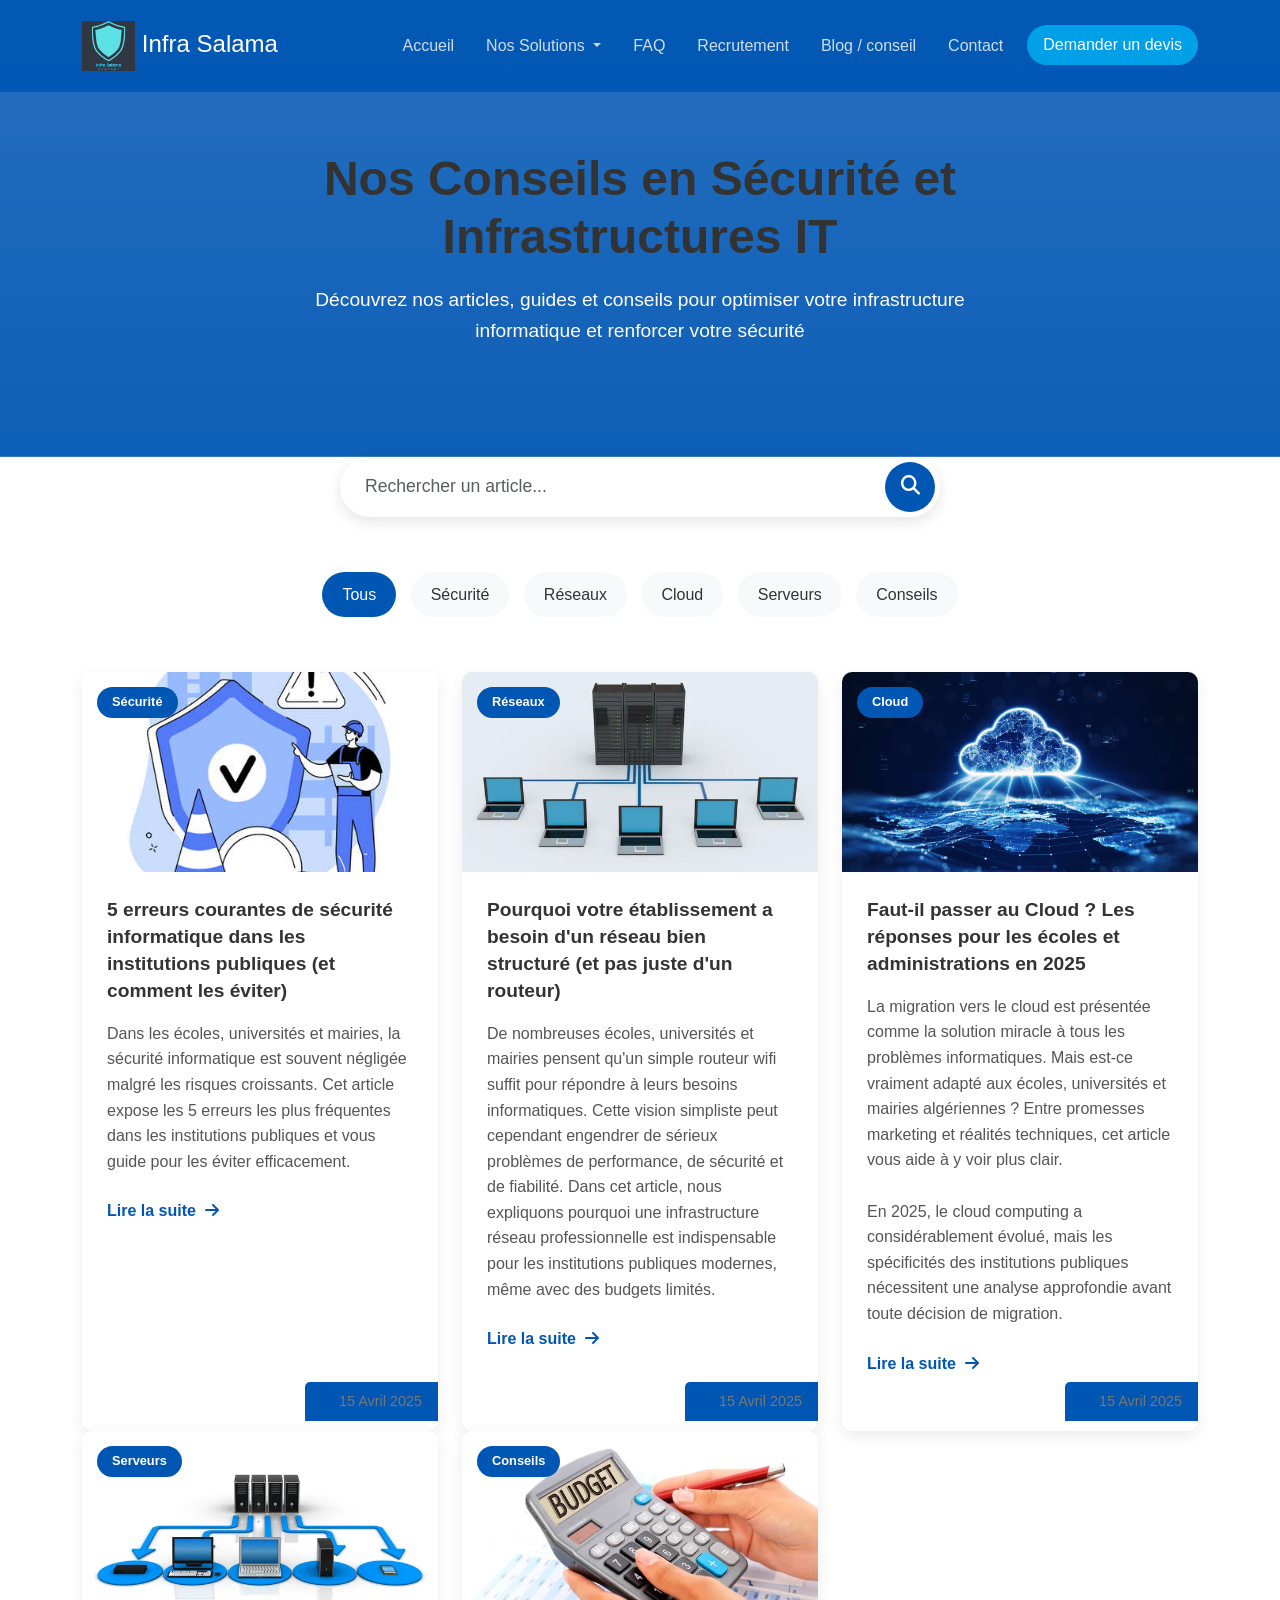
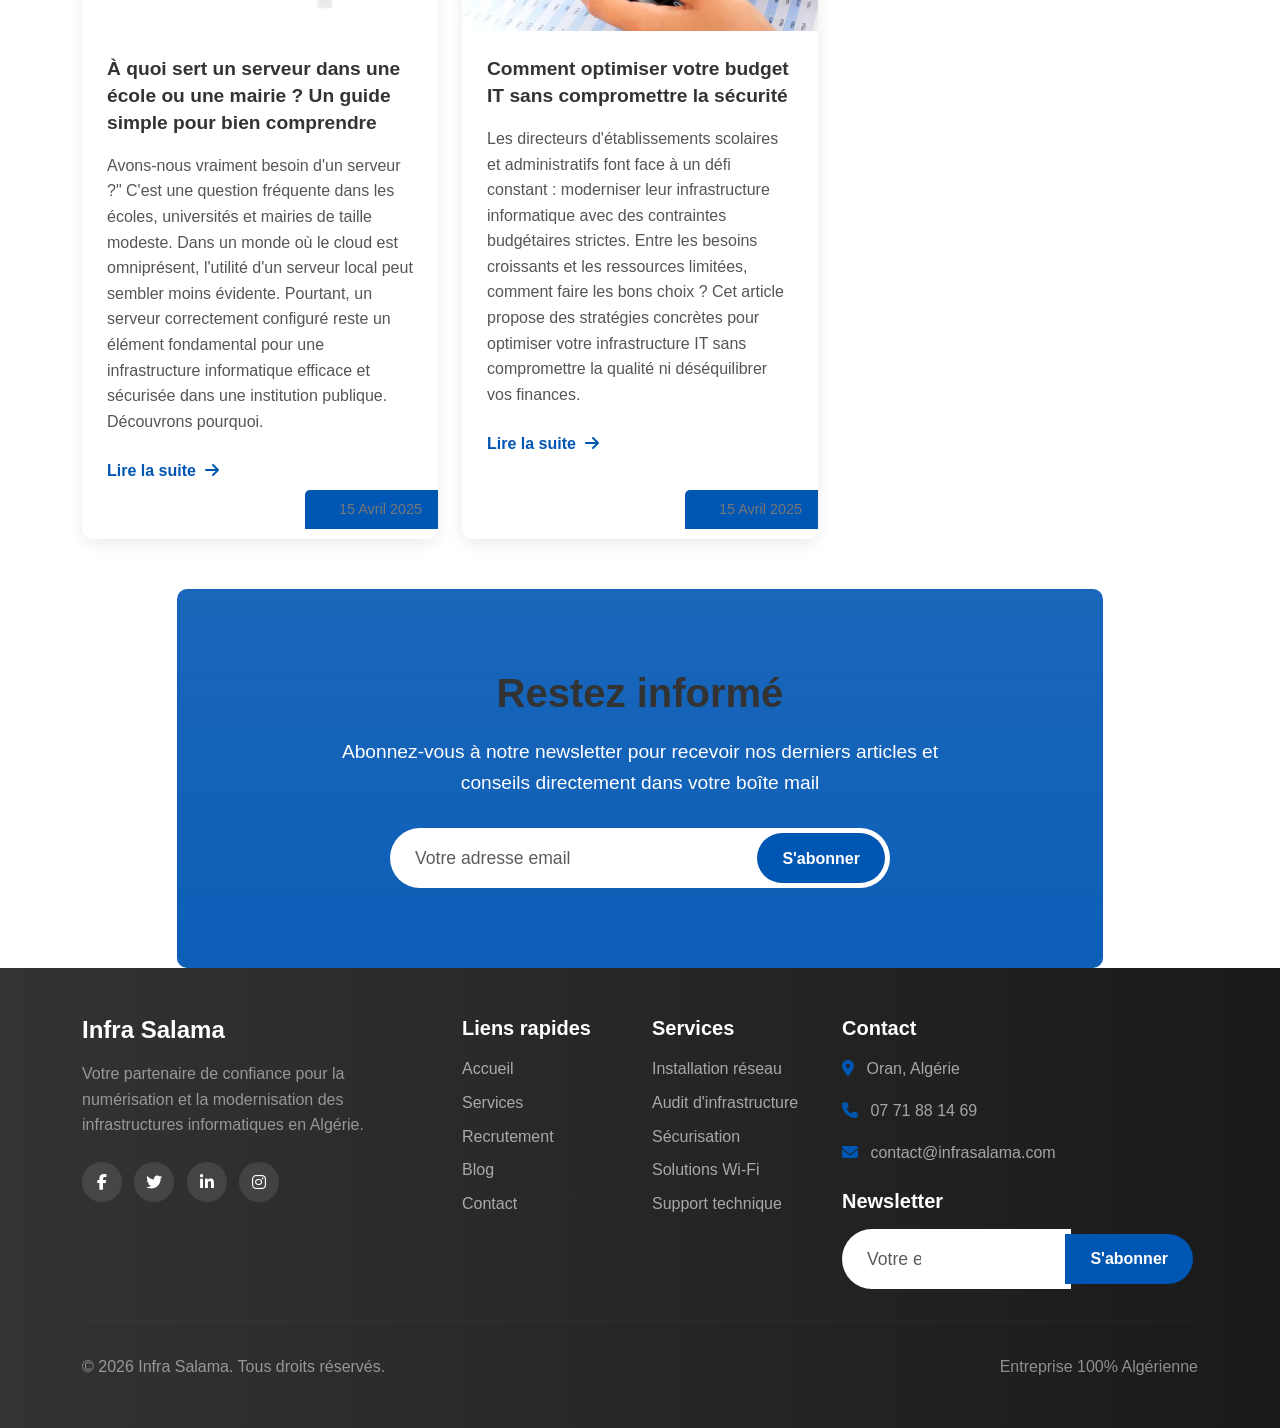
==== commit 52733eb8: "corriger formulaire" ====
--- a/blog.html
+++ b/blog.html
@@ -1,4 +1,4 @@
-<!DOCTYPE html>
+<!doctype html>
 <html lang="fr">
   <head>
     <meta charset="UTF-8" />
@@ -60,10 +60,8 @@
     <style>
       /* Styles spécifiques à la page blog */
       .blog-banner {
-        background: linear-gradient(
-            rgba(0, 86, 179, 0.85),
-            rgba(0, 86, 179, 0.95)
-          ),
+        background:
+          linear-gradient(rgba(0, 86, 179, 0.85), rgba(0, 86, 179, 0.95)),
           url("/placeholder.svg?height=800&width=1200");
         background-size: cover;
         background-position: center;
@@ -264,10 +262,8 @@
       }
 
       .newsletter-section {
-        background: linear-gradient(
-            rgba(0, 86, 179, 0.9),
-            rgba(0, 86, 179, 0.95)
-          ),
+        background:
+          linear-gradient(rgba(0, 86, 179, 0.9), rgba(0, 86, 179, 0.95)),
           url("/placeholder.svg?height=800&width=1200");
         background-size: cover;
         background-position: center;
@@ -823,8 +819,8 @@
             <h5 class="text-white">Contact</h5>
             <ul class="footer-contact">
               <li><i class="fas fa-map-marker-alt"></i> Oran, Algérie</li>
-              <li><i class="fas fa-phone"></i> +213 XX XX XX XX</li>
-              <li><i class="fas fa-envelope"></i> infrasalama@gmail.com</li>
+              <li><i class="fas fa-phone"></i> 07 71 88 14 69</li>
+              <li><i class="fas fa-envelope"></i> contact@infrasalama.com</li>
             </ul>
             <div class="newsletter">
               <h5 class="text-white">Newsletter</h5>
@@ -848,7 +844,7 @@
         <div class="row">
           <div class="col-md-6 text-center text-md-start">
             <p class="mb-0 text-white-50">
-              &copy; 2023 Infra Salama. Tous droits réservés.
+              &copy; 2026 Infra Salama. Tous droits réservés.
             </p>
           </div>
           <div class="col-md-6 text-center text-md-end">
--- a/css/style.css
+++ b/css/style.css
@@ -20,6 +20,10 @@
   --transition: all 0.3s ease;
 }
 
+html {
+  overflow-x: hidden;
+}
+
 body {
   font-family: "Roboto", sans-serif;
   color: var(--text-color);
@@ -756,6 +760,13 @@
 
 /* ===== RESPONSIVE STYLES ===== */
 @media (max-width: 991.98px) {
+  [data-aos="fade-left"]:not(.aos-animate),
+  [data-aos="fade-right"]:not(.aos-animate) {
+    transform: translate3d(0, 0, 0);
+  }
+}
+
+@media (max-width: 991.98px) {
   .navbar {
     padding: 0.5rem 0;
   }
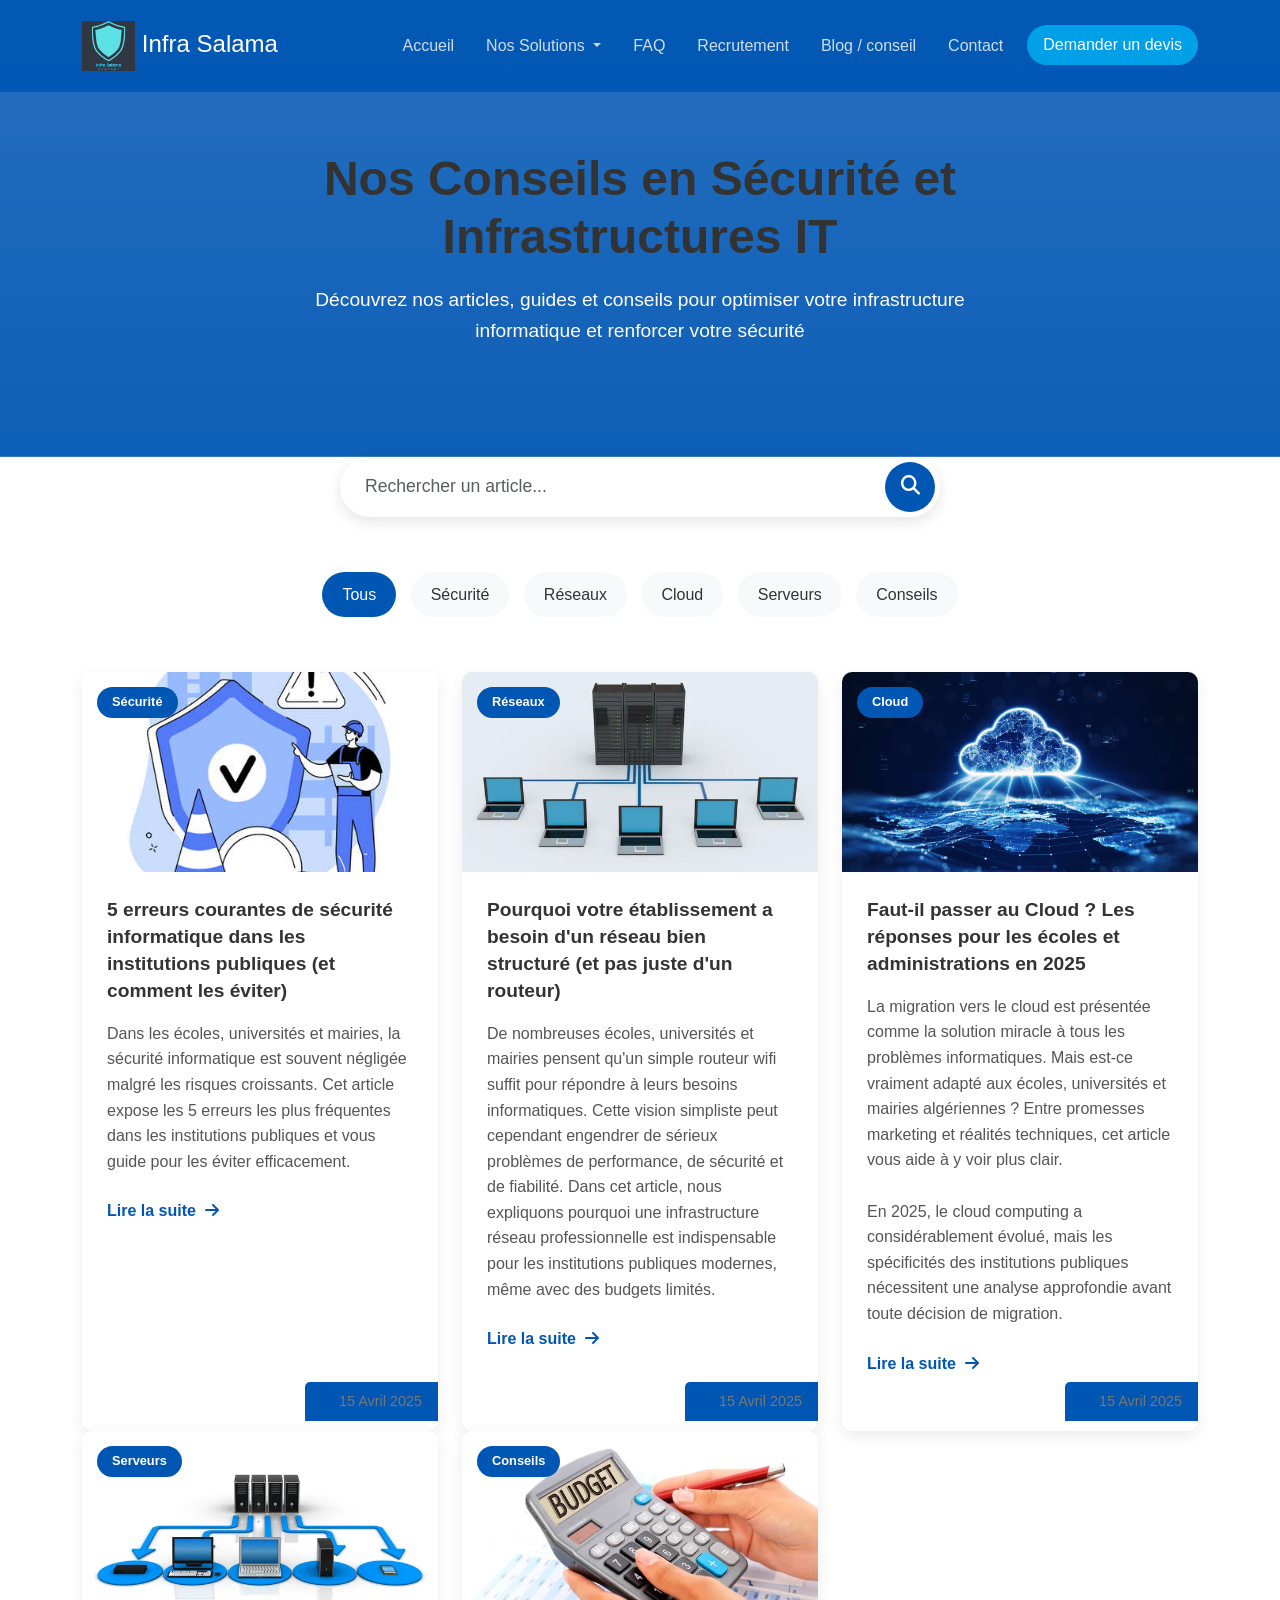
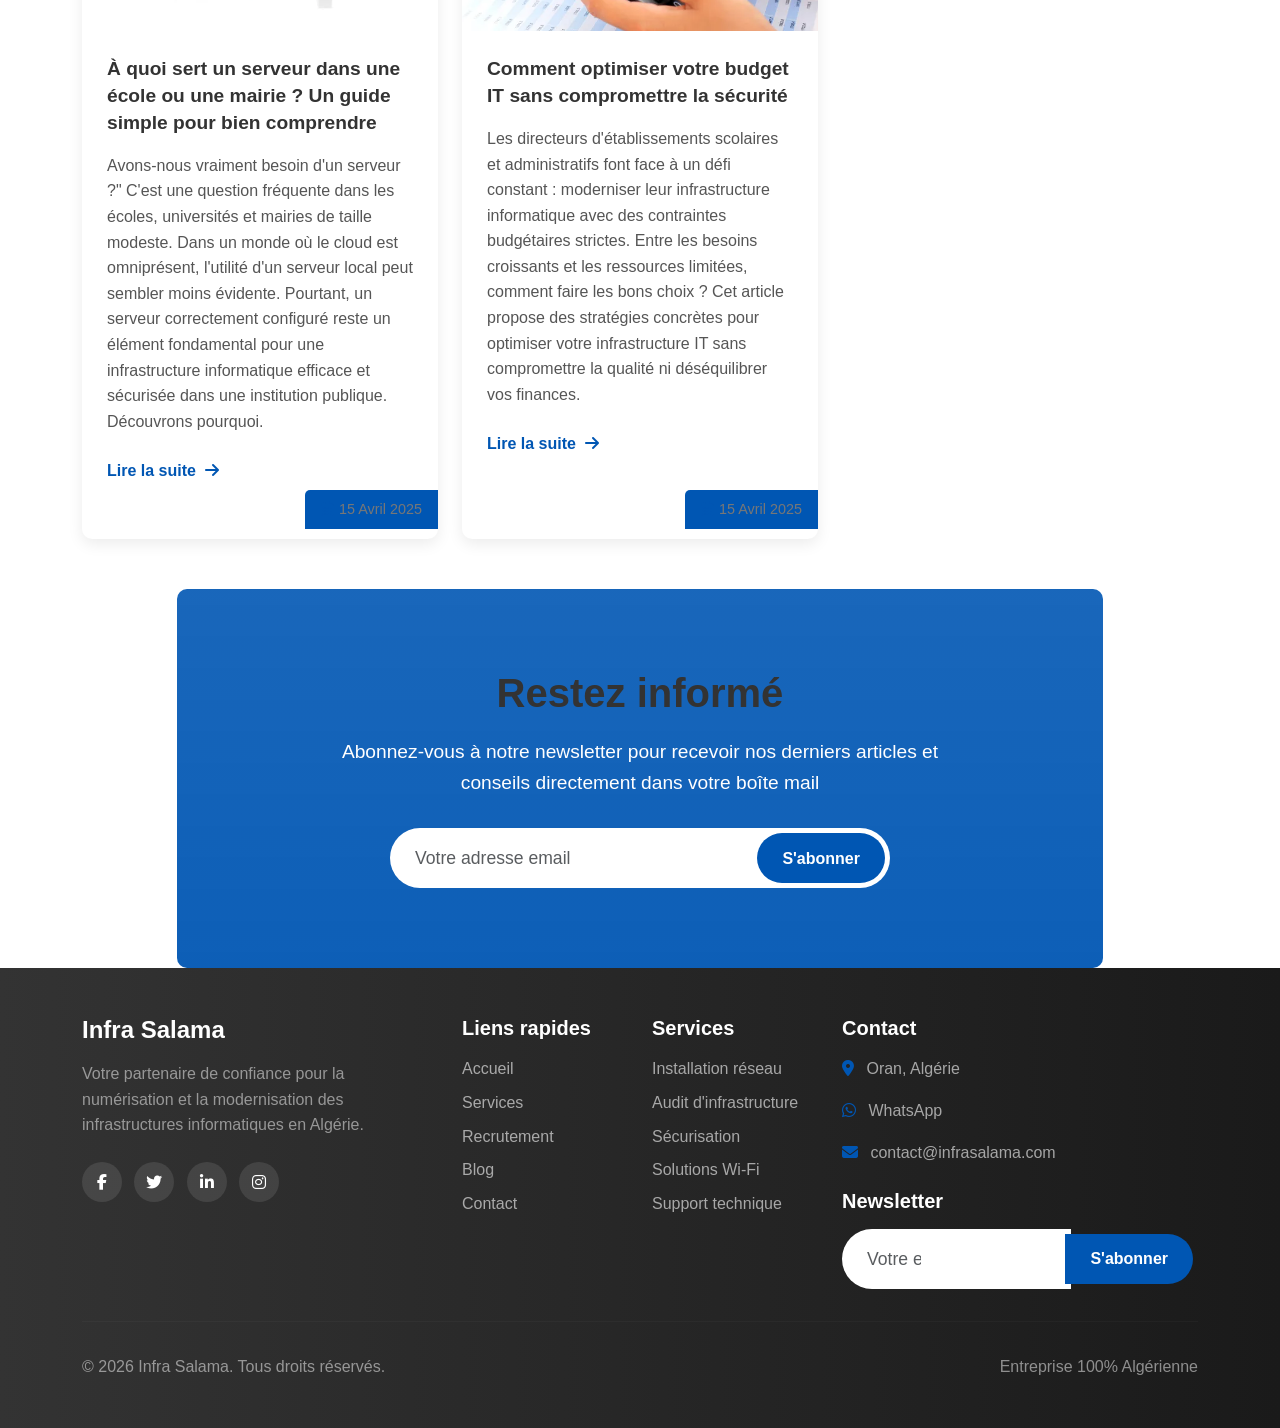
==== commit 72b2270a: "manque newsletter" ====
--- a/blog.html
+++ b/blog.html
@@ -819,7 +819,16 @@
             <h5 class="text-white">Contact</h5>
             <ul class="footer-contact">
               <li><i class="fas fa-map-marker-alt"></i> Oran, Algérie</li>
-              <li><i class="fas fa-phone"></i> 07 71 88 14 69</li>
+              <li>
+                <i class="fab fa-whatsapp"></i>
+                <a
+                  href="https://wa.me/213771881469"
+                  target="_blank"
+                  style="color: inherit; text-decoration: none"
+                >
+                  WhatsApp
+                </a>
+              </li>
               <li><i class="fas fa-envelope"></i> contact@infrasalama.com</li>
             </ul>
             <div class="newsletter">
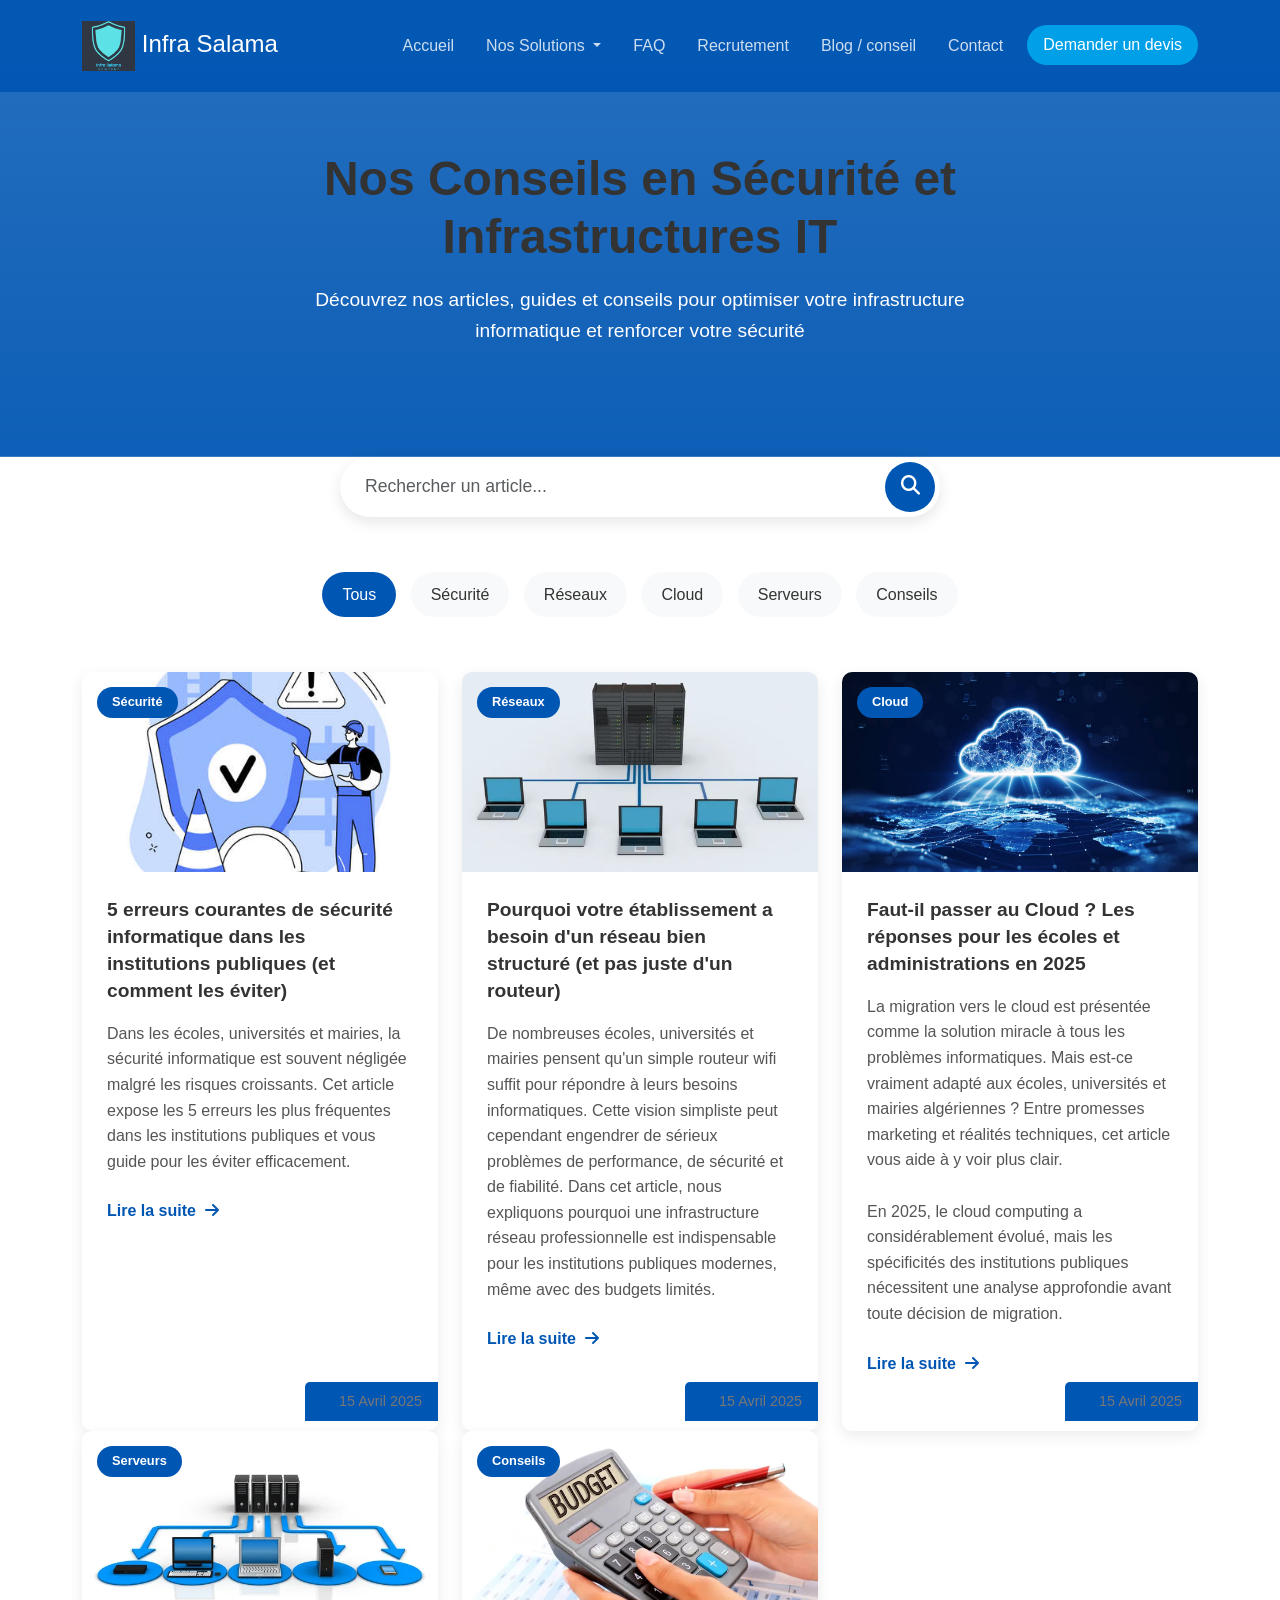
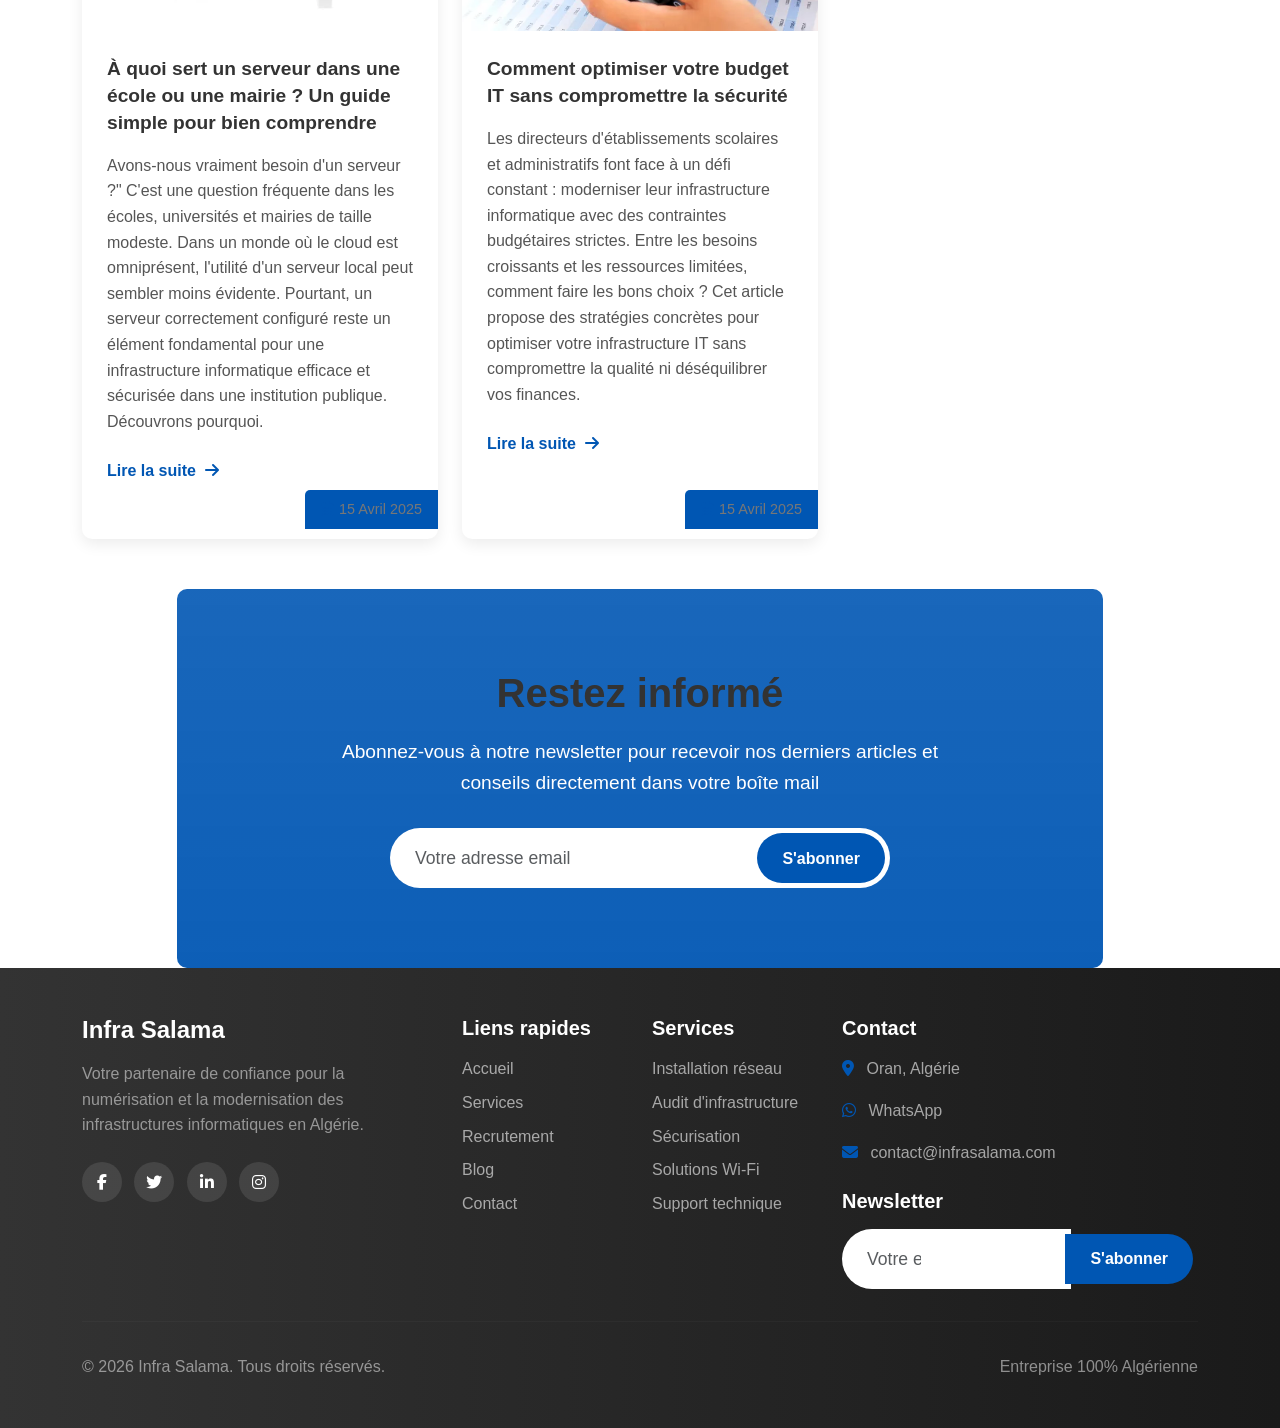
==== commit e208898a: "facebook new link" ====
--- a/blog.html
+++ b/blog.html
@@ -778,14 +778,14 @@
             </p>
             <div class="social-links">
               <a
-                href="https://www.facebook.com/profile.php?id=61575242497657"
+                href="https://www.facebook.com/share/1DUEPKT2Zn/"
                 class="social-link"
                 ><i class="fab fa-facebook-f"></i
               ></a>
-              <a href="https://x.com/InfraSalama" class="social-link"
-                ><i class="fab fa-twitter"></i
-              ></a>
-              <a href="#" class="social-link"
+              <a href="#" class="social-link"><i class="fab fa-twitter"></i></a>
+              <a
+                href="https://www.linkedin.com/company/infra-salama/"
+                class="social-link"
                 ><i class="fab fa-linkedin-in"></i
               ></a>
               <a href="#" class="social-link"
@@ -822,7 +822,7 @@
               <li>
                 <i class="fab fa-whatsapp"></i>
                 <a
-                  href="https://wa.me/213771881469"
+                  href="https://wa.me/33744810784"
                   target="_blank"
                   style="color: inherit; text-decoration: none"
                 >
--- a/css/style.css
+++ b/css/style.css
@@ -758,6 +758,118 @@
   color: var(--white-color);
 }
 
+/* ===== TESTIMONIALS SECTION ===== */
+.testimonials-edupilot {
+  background-color: #f8f9fa;
+  padding: 5rem 0;
+}
+
+.testimonials-edupilot .section-title {
+  font-size: 2rem;
+  margin-bottom: 0.4rem;
+}
+
+/* Carte témoignage */
+.testi-card {
+  background-color: var(--white-color);
+  border-radius: 15px;
+  padding: 2rem;
+  height: 100%;
+  box-shadow: 0 4px 20px rgba(0, 86, 179, 0.08);
+  border: 1px solid rgba(0, 86, 179, 0.08);
+  transition: var(--transition);
+  position: relative;
+}
+
+.testi-card:hover {
+  transform: translateY(-6px);
+  box-shadow: 0 12px 30px rgba(0, 86, 179, 0.15);
+  border-color: rgba(0, 86, 179, 0.2);
+}
+
+/* Guillemet décoratif en haut de la carte */
+.testi-card::before {
+  content: "\201C"; /* guillemet ouvrant typographique */
+  font-size: 5rem;
+  font-family: Georgia, serif;
+  color: rgba(0, 86, 179, 0.12);
+  position: absolute;
+  top: -10px;
+  left: 18px;
+  line-height: 1;
+}
+
+/* Étoiles jaunes */
+.testi-stars {
+  color: #f5a623;
+  font-size: 0.95rem;
+  margin-bottom: 1rem;
+  letter-spacing: 2px;
+}
+
+/* Citation en italique */
+.testi-quote {
+  font-style: italic;
+  color: var(--text-color);
+  font-size: 0.98rem;
+  line-height: 1.75;
+  margin-bottom: 1.5rem;
+  position: relative;
+  z-index: 1;
+}
+
+/* Bloc auteur */
+.testi-author {
+  display: flex;
+  align-items: center;
+  gap: 1rem;
+  border-top: 1px solid var(--light-gray-color);
+  padding-top: 1.2rem;
+}
+
+/* Avatar générique (silhouette) */
+.testi-avatar {
+  width: 52px;
+  height: 52px;
+  border-radius: 50%;
+  background: linear-gradient(135deg, #0056b3 0%, #667eea 100%);
+  display: flex;
+  align-items: center;
+  justify-content: center;
+  flex-shrink: 0;
+}
+
+.testi-avatar i {
+  color: #fff;
+  font-size: 1.4rem;
+}
+
+/* Nom & fonction */
+.testi-name {
+  font-weight: 700;
+  color: var(--primary-color); /* bleu accentué */
+  font-size: 0.95rem;
+  margin-bottom: 0.1rem;
+  /* Pour anonymiser : commentez la ligne ci-dessous et remplacez par "..." */
+}
+
+.testi-role {
+  color: var(--gray-color);
+  font-size: 0.85rem;
+}
+
+/* Badge "Retour terrain" optionnel */
+.testi-badge {
+  display: inline-block;
+  background: rgba(0, 86, 179, 0.1);
+  color: var(--primary-color);
+  font-size: 0.75rem;
+  font-weight: 600;
+  padding: 4px 12px;
+  border-radius: 50px;
+  margin-bottom: 1.5rem;
+}
+
 /* ===== RESPONSIVE STYLES ===== */
 @media (max-width: 991.98px) {
   [data-aos="fade-left"]:not(.aos-animate),
